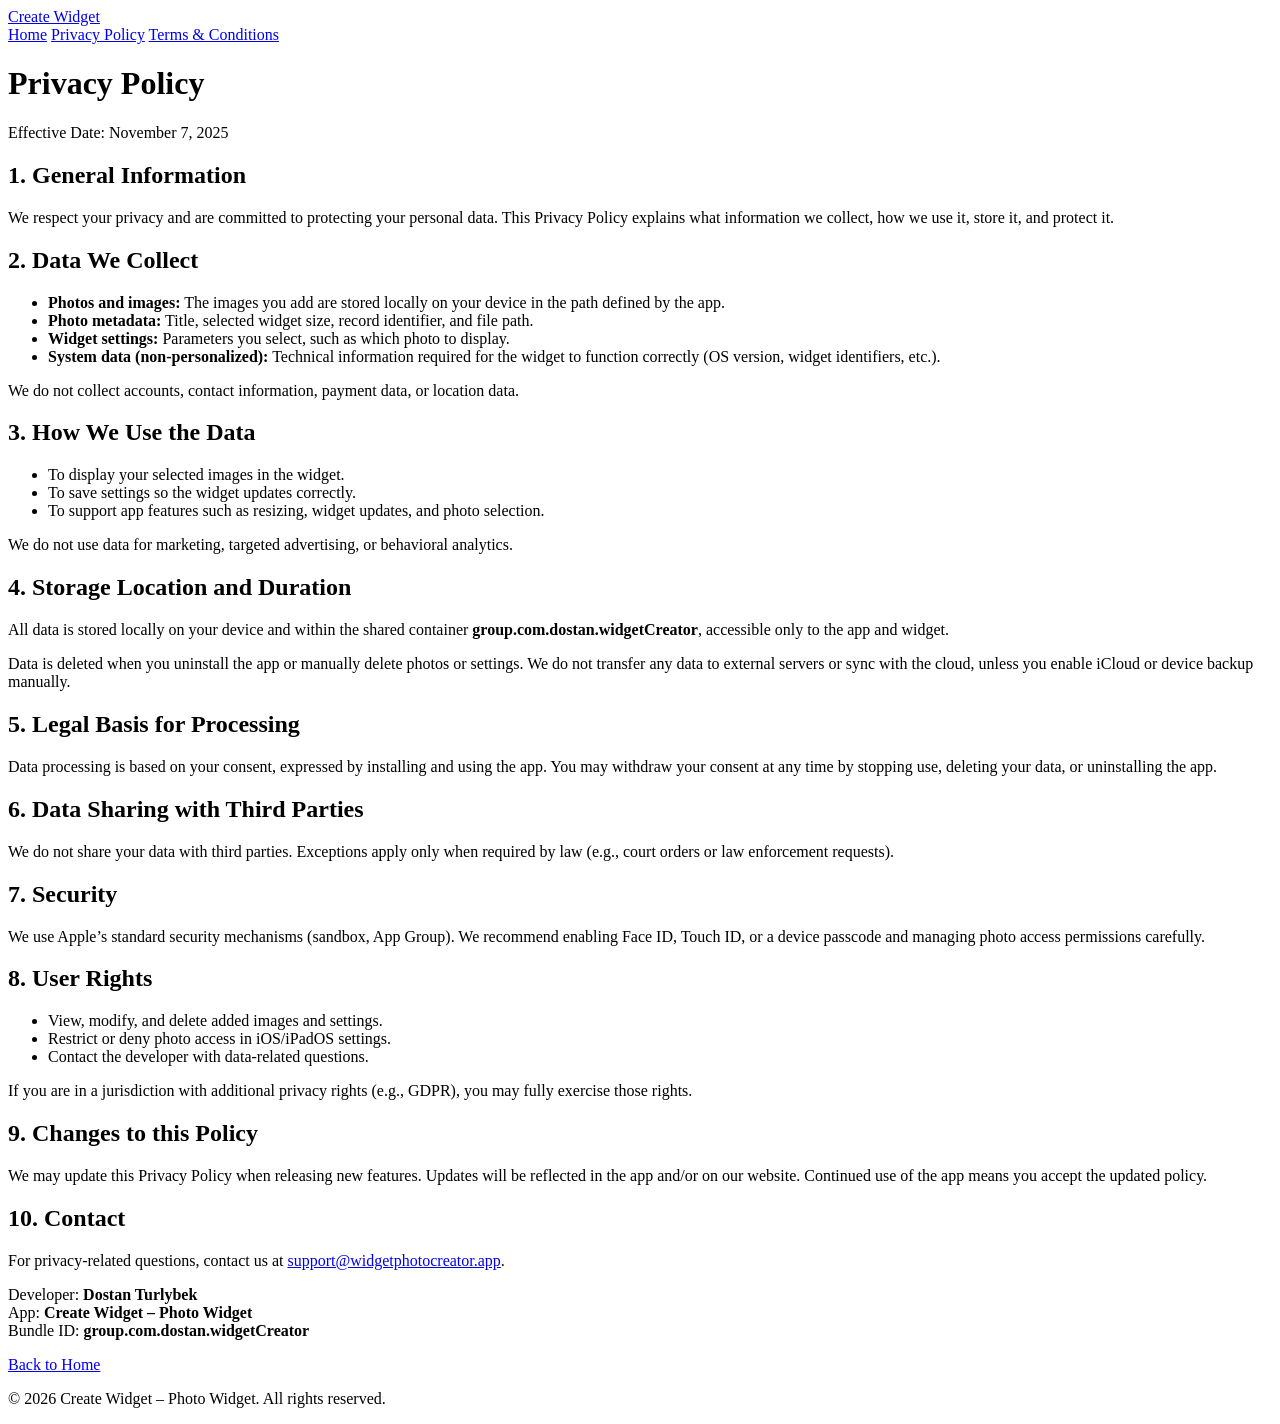
==== privacy.html @ 3302027a "Add Privacy Policy page" ====
<!DOCTYPE html>
<html lang="en">
<head>
  <meta charset="UTF-8">
  <meta name="viewport" content="width=device-width, initial-scale=1.0">
  <title>Privacy Policy — Create Widget: Photo Widget</title>
  <link rel="stylesheet" href="style.css">
  <meta name="description" content="Privacy Policy for the Create Widget: Photo Widget iOS app.">
</head>
<body>
  <header class="site-header">
    <nav class="nav">
      <a href="index.html" class="nav__logo" aria-label="Create Widget Home">Create Widget</a>
      <div class="nav__links">
        <a href="index.html" class="nav__link">Home</a>
        <a href="privacy.html" class="nav__link" aria-current="page">Privacy Policy</a>
        <a href="terms.html" class="nav__link">Terms &amp; Conditions</a>
      </div>
    </nav>
  </header>

  <main class="container legal">
    <h1>Privacy Policy</h1>
    <p class="muted">Effective Date: November 7, 2025</p>

    <section>
      <h2>1. General Information</h2>
      <p>We respect your privacy and are committed to protecting your personal data. This Privacy Policy explains what information we collect, how we use it, store it, and protect it.</p>
    </section>

    <section>
      <h2>2. Data We Collect</h2>
      <ul>
        <li><strong>Photos and images:</strong> The images you add are stored locally on your device in the path defined by the app.</li>
        <li><strong>Photo metadata:</strong> Title, selected widget size, record identifier, and file path.</li>
        <li><strong>Widget settings:</strong> Parameters you select, such as which photo to display.</li>
        <li><strong>System data (non-personalized):</strong> Technical information required for the widget to function correctly (OS version, widget identifiers, etc.).</li>
      </ul>
      <p>We do not collect accounts, contact information, payment data, or location data.</p>
    </section>

    <section>
      <h2>3. How We Use the Data</h2>
      <ul>
        <li>To display your selected images in the widget.</li>
        <li>To save settings so the widget updates correctly.</li>
        <li>To support app features such as resizing, widget updates, and photo selection.</li>
      </ul>
      <p>We do not use data for marketing, targeted advertising, or behavioral analytics.</p>
    </section>

    <section>
      <h2>4. Storage Location and Duration</h2>
      <p>All data is stored locally on your device and within the shared container <strong>group.com.dostan.widgetCreator</strong>, accessible only to the app and widget.</p>
      <p>Data is deleted when you uninstall the app or manually delete photos or settings. We do not transfer any data to external servers or sync with the cloud, unless you enable iCloud or device backup manually.</p>
    </section>

    <section>
      <h2>5. Legal Basis for Processing</h2>
      <p>Data processing is based on your consent, expressed by installing and using the app. You may withdraw your consent at any time by stopping use, deleting your data, or uninstalling the app.</p>
    </section>

    <section>
      <h2>6. Data Sharing with Third Parties</h2>
      <p>We do not share your data with third parties. Exceptions apply only when required by law (e.g., court orders or law enforcement requests).</p>
    </section>

    <section>
      <h2>7. Security</h2>
      <p>We use Apple’s standard security mechanisms (sandbox, App Group). We recommend enabling Face ID, Touch ID, or a device passcode and managing photo access permissions carefully.</p>
    </section>

    <section>
      <h2>8. User Rights</h2>
      <ul>
        <li>View, modify, and delete added images and settings.</li>
        <li>Restrict or deny photo access in iOS/iPadOS settings.</li>
        <li>Contact the developer with data-related questions.</li>
      </ul>
      <p>If you are in a jurisdiction with additional privacy rights (e.g., GDPR), you may fully exercise those rights.</p>
    </section>

    <section>
      <h2>9. Changes to this Policy</h2>
      <p>We may update this Privacy Policy when releasing new features. Updates will be reflected in the app and/or on our website. Continued use of the app means you accept the updated policy.</p>
    </section>

    <section>
      <h2>10. Contact</h2>
      <p>For privacy-related questions, contact us at <a href="mailto:support@widgetphotocreator.app">support@widgetphotocreator.app</a>.</p>
      <p>Developer: <strong>Dostan Turlybek</strong>  
      <br>App: <strong>Create Widget – Photo Widget</strong>  
      <br>Bundle ID: <strong>group.com.dostan.widgetCreator</strong></p>
    </section>

    <div class="back">
      <a class="button" href="index.html">Back to Home</a>
    </div>
  </main>

  <footer class="site-footer">
    <p>&copy; <span id="year"></span> Create Widget – Photo Widget. All rights reserved.</p>
  </footer>

  <script>
    document.getElementById('year').textContent = new Date().getFullYear();
  </script>
</body>
</html>
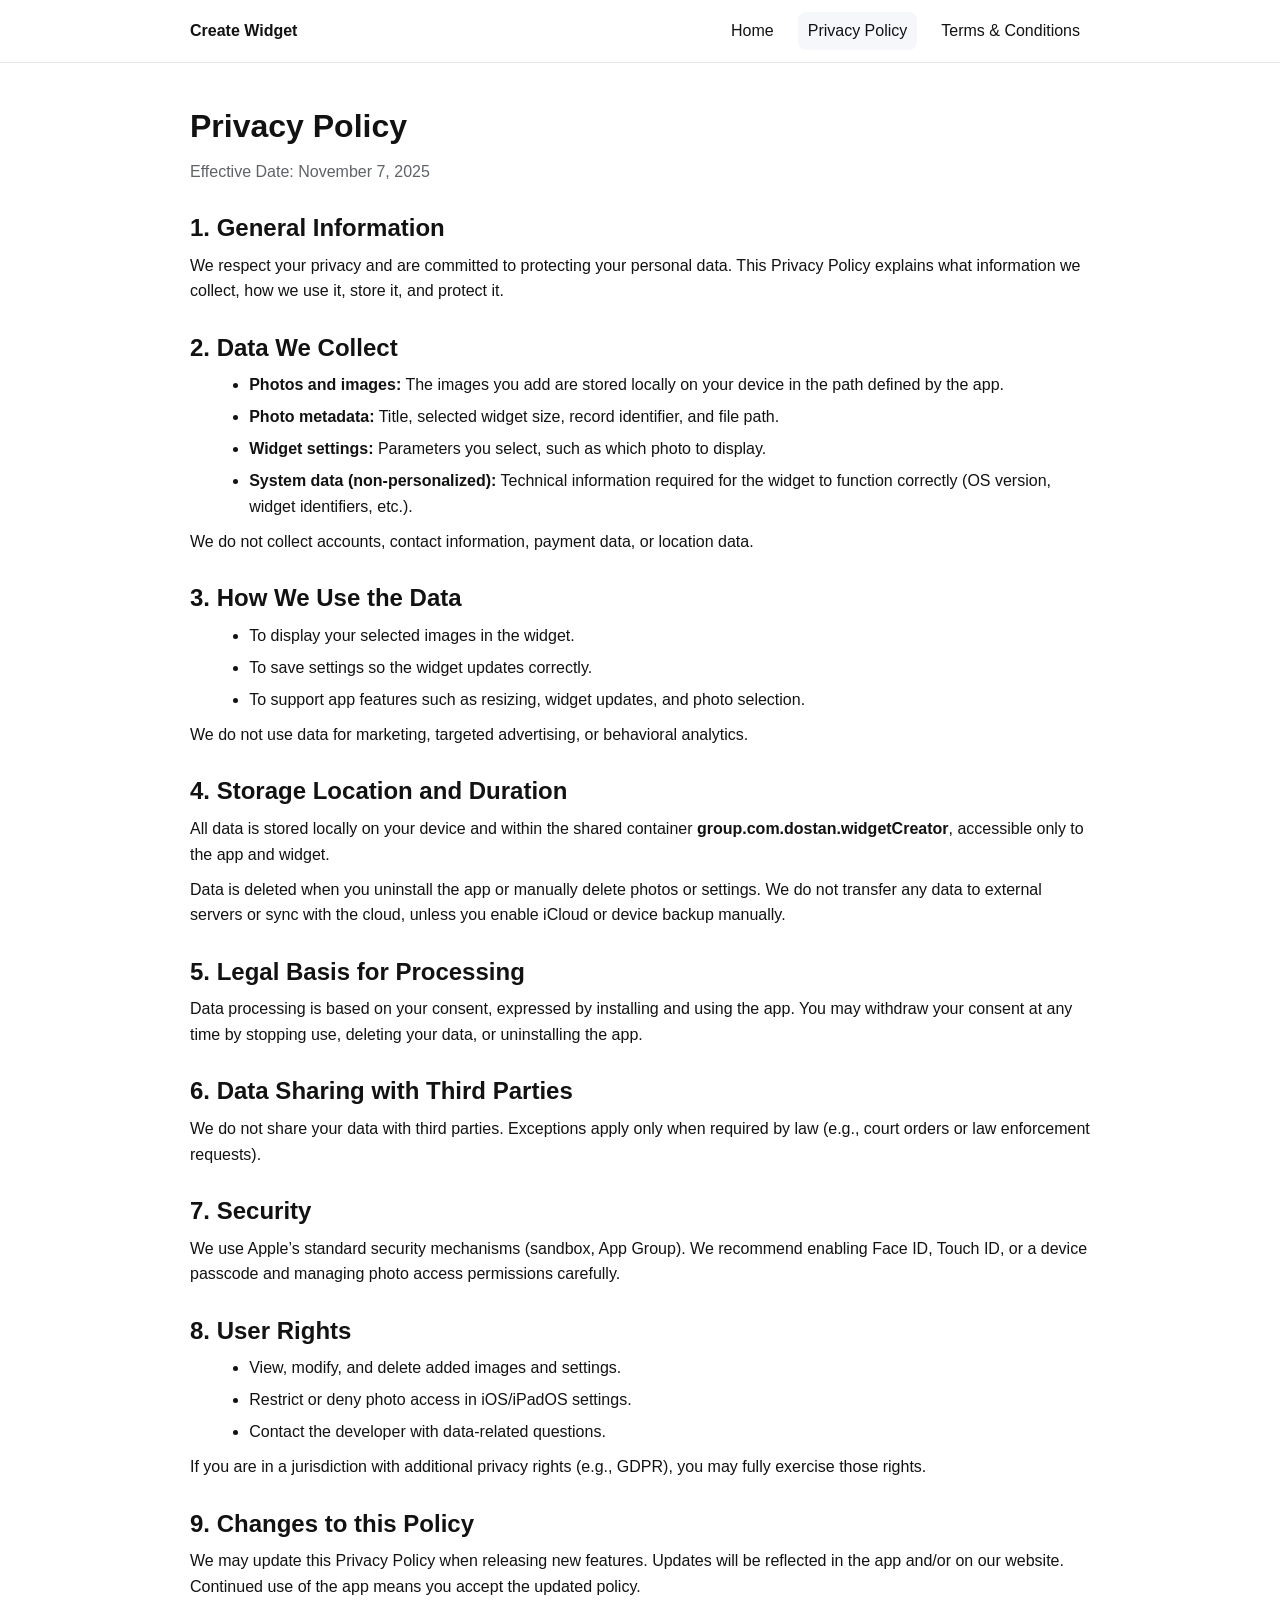
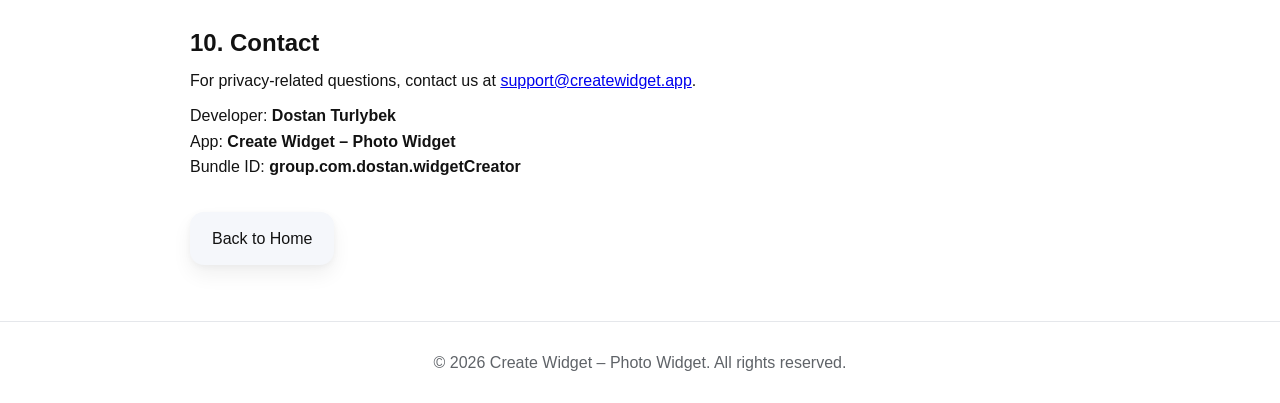
==== commit 615a3bb9: "Update privacy policy contact and title details" ====
--- a/privacy.html
+++ b/privacy.html
@@ -3,14 +3,14 @@
 <head>
   <meta charset="UTF-8">
   <meta name="viewport" content="width=device-width, initial-scale=1.0">
-  <title>Privacy Policy — Create Widget: Photo Widget</title>
+  <title>Privacy Policy — Create Widget – Photo Widget</title>
   <link rel="stylesheet" href="style.css">
-  <meta name="description" content="Privacy Policy for the Create Widget: Photo Widget iOS app.">
+  <meta name="description" content="Privacy Policy for the Create Widget – Photo Widget iOS app.">
 </head>
 <body>
   <header class="site-header">
     <nav class="nav">
-      <a href="index.html" class="nav__logo" aria-label="Create Widget Home">Create Widget</a>
+      <a href="index.html" class="nav__logo" aria-label="Create Widget – Photo Widget Home">Create Widget</a>
       <div class="nav__links">
         <a href="index.html" class="nav__link">Home</a>
         <a href="privacy.html" class="nav__link" aria-current="page">Privacy Policy</a>
@@ -87,7 +87,7 @@
 
     <section>
       <h2>10. Contact</h2>
-      <p>For privacy-related questions, contact us at <a href="mailto:support@widgetphotocreator.app">support@widgetphotocreator.app</a>.</p>
+      <p>For privacy-related questions, contact us at <a href="mailto:support@createwidget.app">support@createwidget.app</a>.</p>
       <p>Developer: <strong>Dostan Turlybek</strong>  
       <br>App: <strong>Create Widget – Photo Widget</strong>  
       <br>Bundle ID: <strong>group.com.dostan.widgetCreator</strong></p>
--- a/style.css
+++ b/style.css
@@ -0,0 +1,142 @@
+/* Base */
+:root {
+  --bg: #ffffff;
+  --text: #121212;
+  --muted: #5f6368;
+  --primary: #1a73e8;
+  --primary-contrast: #ffffff;
+  --secondary: #0b8043;
+  --surface: #f5f7fb;
+  --border: #e5e7eb;
+  --shadow: 0 10px 20px rgba(0,0,0,0.06), 0 2px 6px rgba(0,0,0,0.04);
+}
+
+html, body {
+  padding: 0;
+  margin: 0;
+  background: var(--bg);
+  color: var(--text);
+  font-family: -apple-system, BlinkMacSystemFont, "Segoe UI", Roboto, Helvetica, Arial, sans-serif;
+  line-height: 1.6;
+}
+
+.container {
+  max-width: 900px;
+  margin: 0 auto;
+  padding: 24px 20px 56px;
+}
+
+h1, h2, h3 {
+  line-height: 1.25;
+  margin: 0.6em 0 0.4em;
+}
+
+p { margin: 0.6em 0; }
+ul { margin: 0.6em 0 0.6em 1.2em; }
+
+.muted { color: var(--muted); }
+
+/* Nav */
+.site-header {
+  position: sticky;
+  top: 0;
+  background: rgba(255,255,255,0.9);
+  backdrop-filter: saturate(120%) blur(10px);
+  border-bottom: 1px solid var(--border);
+  z-index: 10;
+}
+
+.nav {
+  display: flex;
+  align-items: center;
+  justify-content: space-between;
+  max-width: 900px;
+  margin: 0 auto;
+  padding: 12px 20px;
+}
+
+.nav__logo {
+  font-weight: 700;
+  text-decoration: none;
+  color: var(--text);
+}
+
+.nav__links { display: flex; gap: 14px; }
+.nav__link {
+  color: var(--text);
+  text-decoration: none;
+  padding: 6px 10px;
+  border-radius: 8px;
+}
+.nav__link[aria-current="page"] {
+  background: var(--surface);
+}
+.nav__link:hover { color: var(--primary); }
+
+/* Hero */
+.hero {
+  text-align: center;
+  padding: 56px 0 28px;
+}
+.lead { font-size: 1.1rem; color: var(--muted); }
+
+.cta-buttons {
+  display: flex;
+  justify-content: center;
+  gap: 16px;
+  margin-top: 20px;
+  flex-wrap: wrap;
+}
+
+.button {
+  display: inline-block;
+  padding: 14px 22px;
+  border-radius: 14px;
+  text-decoration: none;
+  color: var(--text);
+  background: var(--surface);
+  box-shadow: var(--shadow);
+  transition: transform 0.15s ease, box-shadow 0.15s ease, background 0.15s ease, color 0.15s ease;
+}
+.button:hover {
+  transform: translateY(-2px);
+  box-shadow: 0 14px 28px rgba(0,0,0,0.08), 0 10px 10px rgba(0,0,0,0.04);
+}
+.button--primary { background: var(--primary); color: var(--primary-contrast); }
+.button--primary:hover { background: #166ad6; }
+.button--secondary { background: var(--secondary); color: var(--primary-contrast); }
+.button--secondary:hover { background: #0a6f39; }
+
+/* Legal */
+.legal h2 { margin-top: 1.2em; }
+.legal ul li { margin: 0.4em 0; }
+.back { margin-top: 32px; }
+
+/* Footer */
+.site-footer {
+  border-top: 1px solid var(--border);
+  padding: 18px 20px;
+  text-align: center;
+  color: var(--muted);
+}
+
+/* Responsive */
+@media (max-width: 640px) {
+  html, body { font-size: 16px; }
+  .nav { padding: 12px 14px; }
+  .nav__links { gap: 8px; }
+  .nav__link { padding: 8px 10px; }
+  .container { padding: 20px 16px 56px; }
+  .hero { padding: 40px 0 20px; }
+  .lead { font-size: 1rem; }
+  .cta-buttons { gap: 12px; }
+  .button { width: 100%; text-align: center; padding: 16px 20px; border-radius: 16px; }
+  .legal ul { margin-left: 1em; }
+}
+
+/* Very small phones */
+@media (max-width: 360px) {
+  .nav__links { flex-wrap: wrap; }
+  .nav__link { flex: 1 1 auto; text-align: center; }
+  .cta-buttons { gap: 10px; }
+}
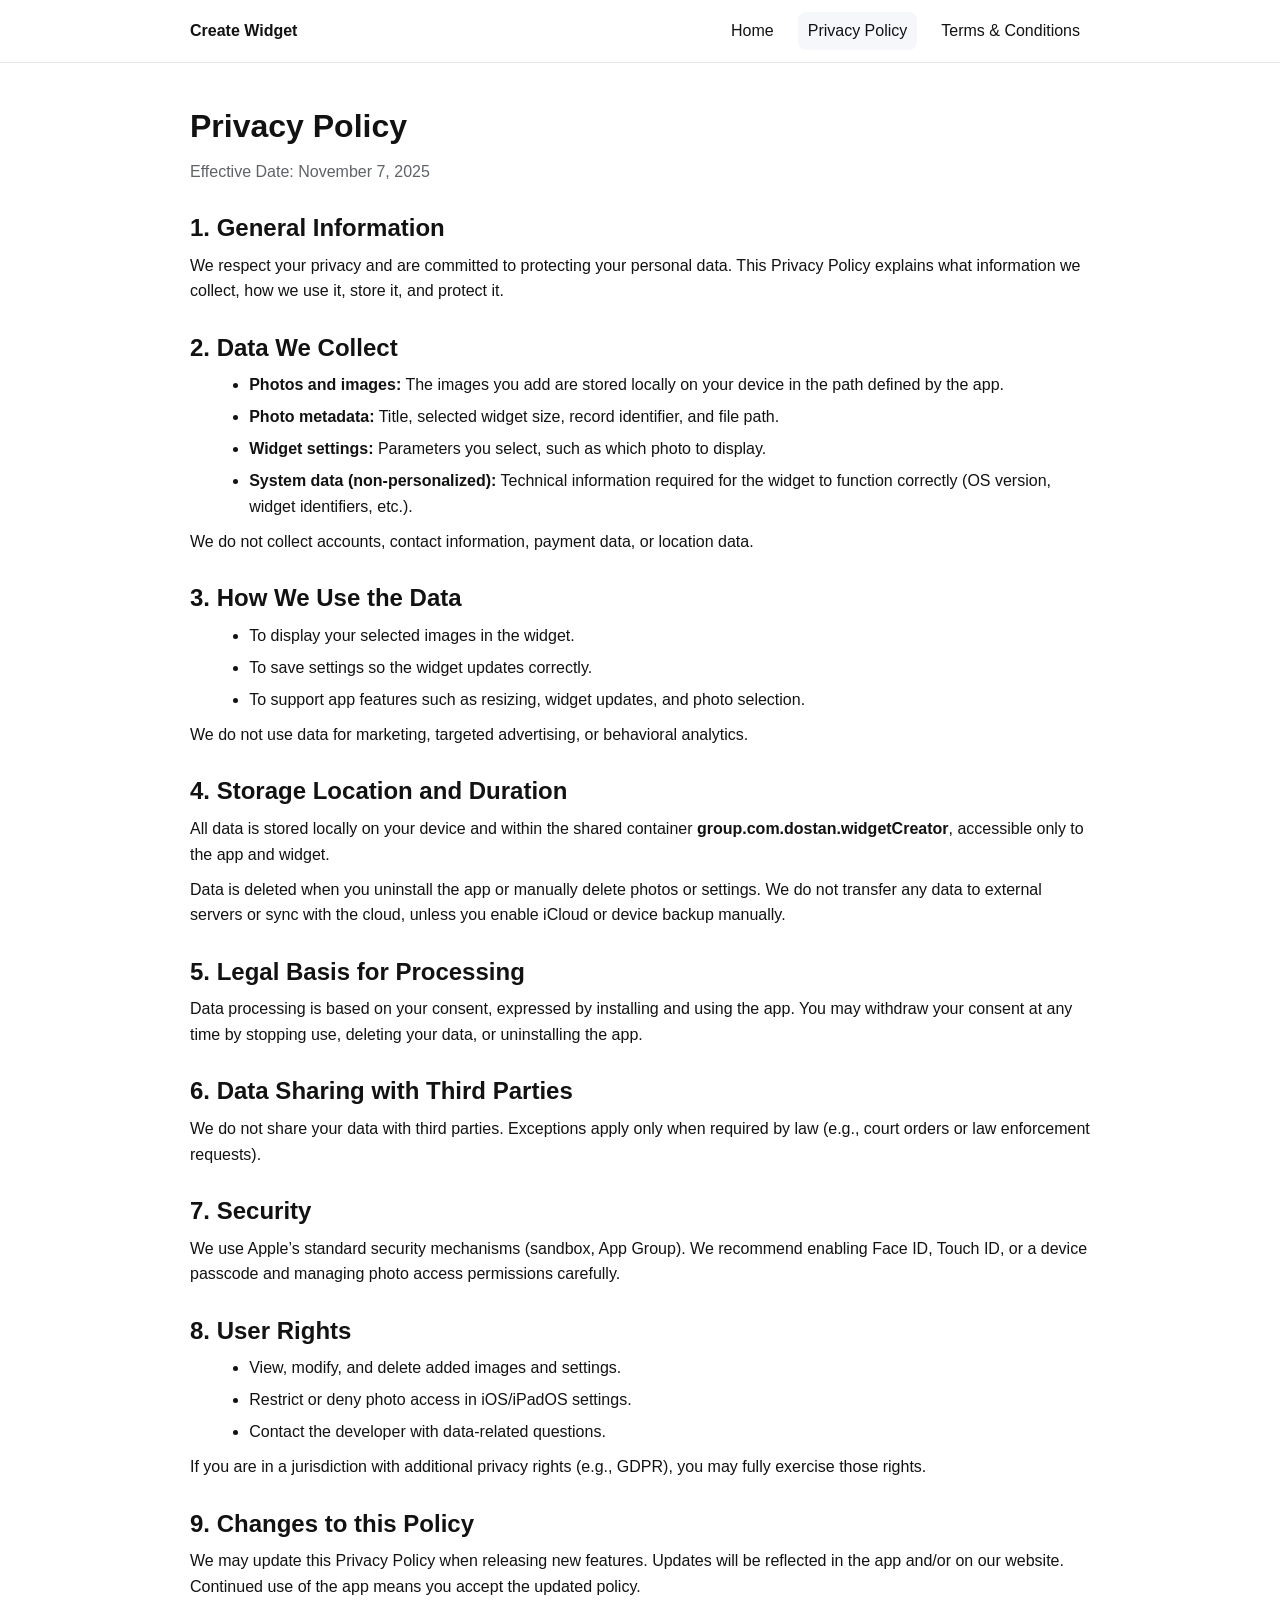
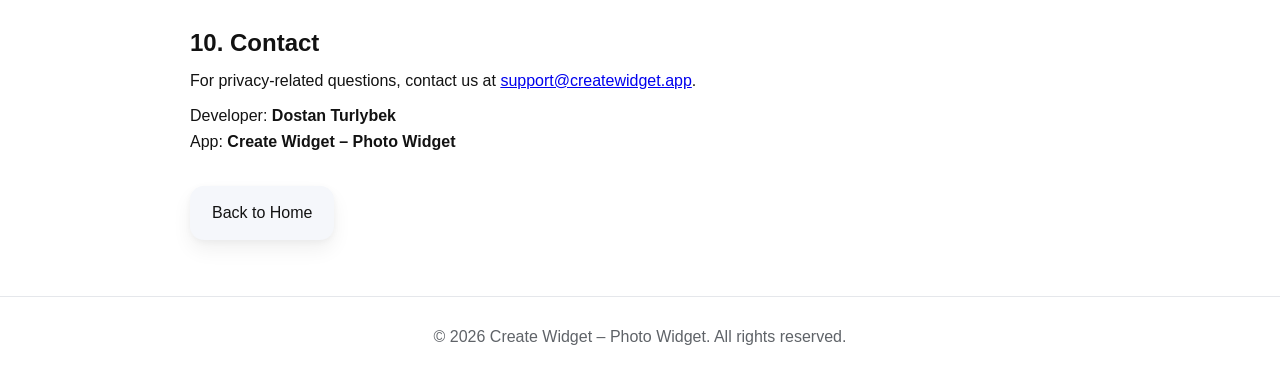
==== commit e53b4b69: "Remove Bundle ID from privacy.html Removed the Bundle ID from the contact section." ====
--- a/privacy.html
+++ b/privacy.html
@@ -90,7 +90,6 @@
       <p>For privacy-related questions, contact us at <a href="mailto:support@createwidget.app">support@createwidget.app</a>.</p>
       <p>Developer: <strong>Dostan Turlybek</strong>  
       <br>App: <strong>Create Widget – Photo Widget</strong>  
-      <br>Bundle ID: <strong>group.com.dostan.widgetCreator</strong></p>
     </section>
 
     <div class="back">
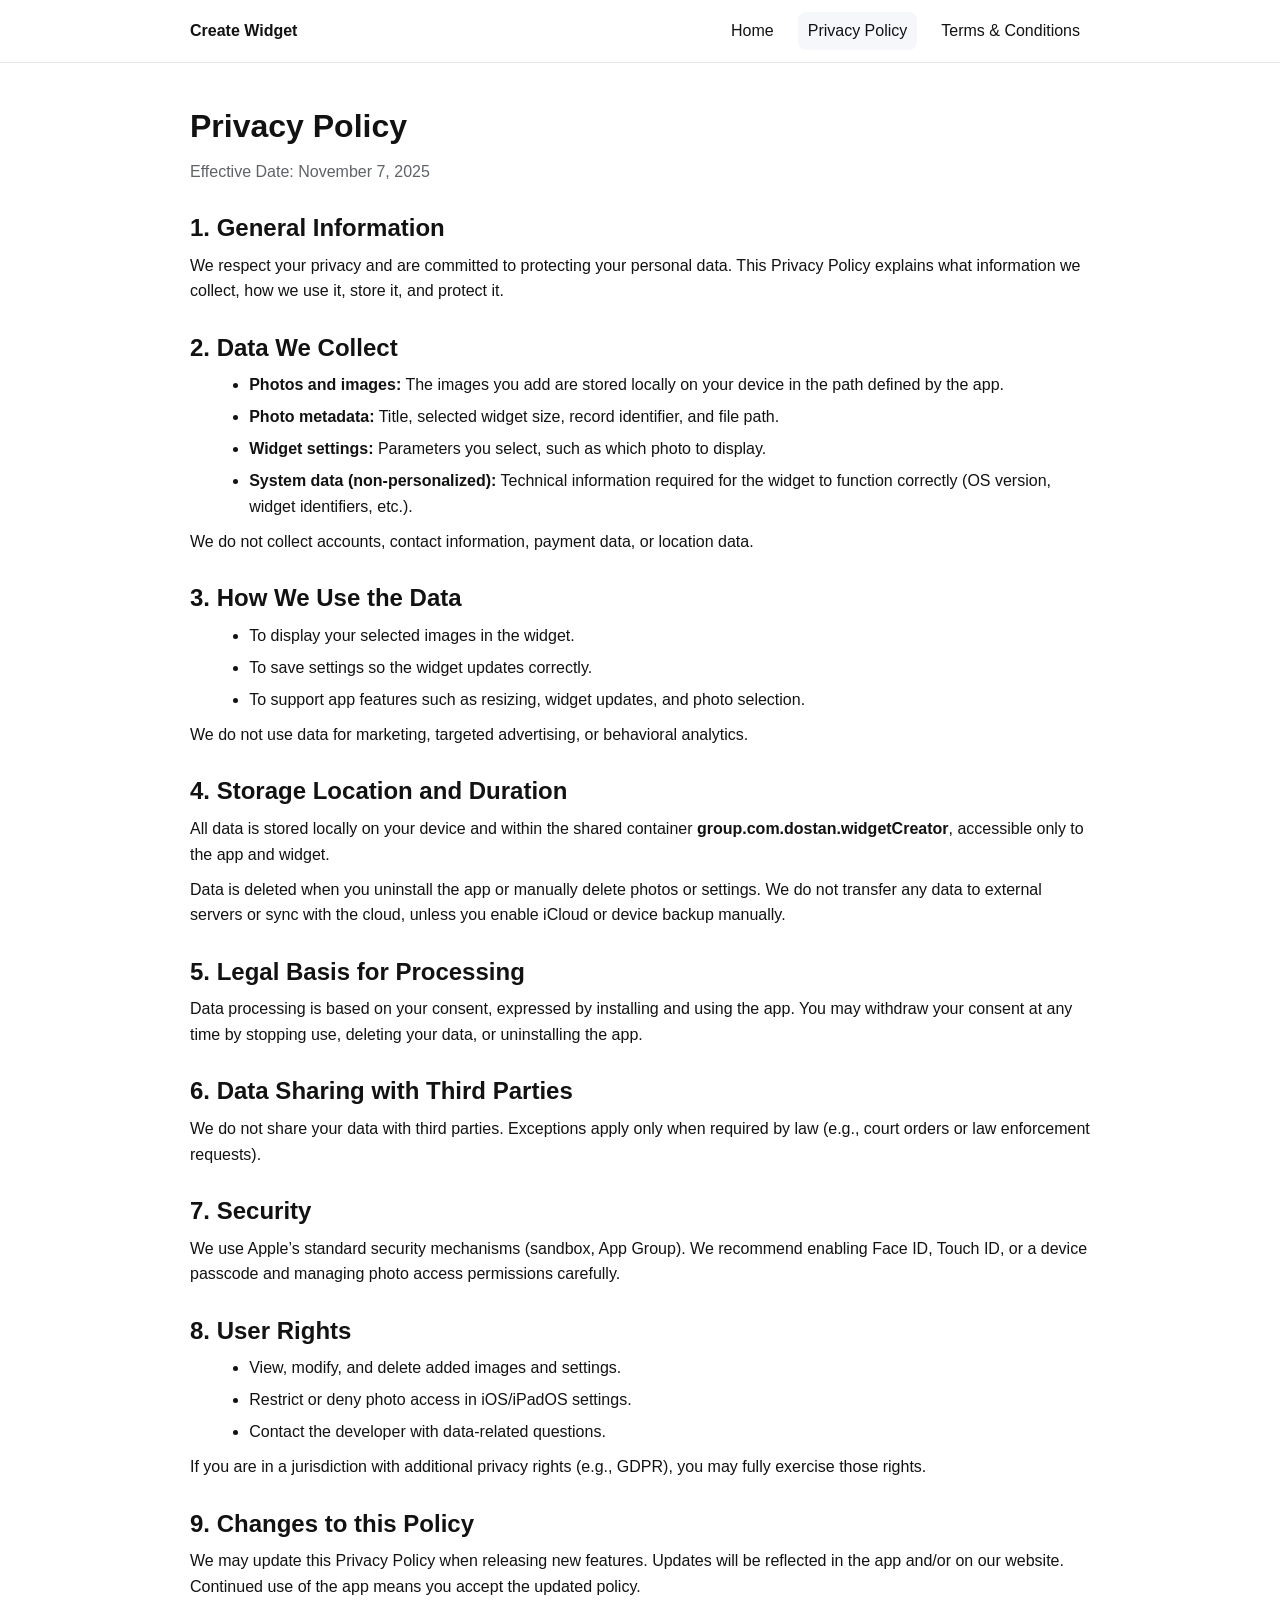
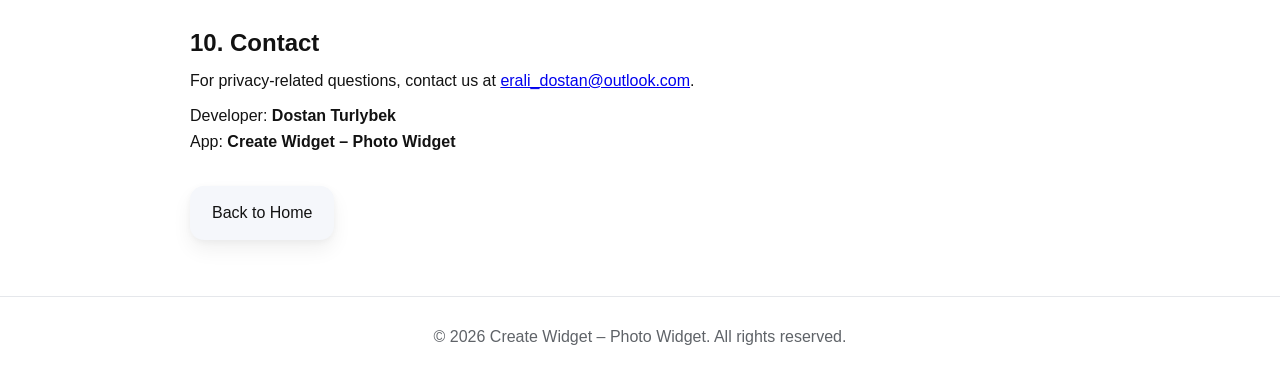
==== commit fb398715: "Update contact email in privacy.html" ====
--- a/privacy.html
+++ b/privacy.html
@@ -87,7 +87,7 @@
 
     <section>
       <h2>10. Contact</h2>
-      <p>For privacy-related questions, contact us at <a href="mailto:support@createwidget.app">support@createwidget.app</a>.</p>
+      <p>For privacy-related questions, contact us at <a href="mailto:erali_dostan@outlook.com">erali_dostan@outlook.com</a>.</p>
       <p>Developer: <strong>Dostan Turlybek</strong>  
       <br>App: <strong>Create Widget – Photo Widget</strong>  
     </section>
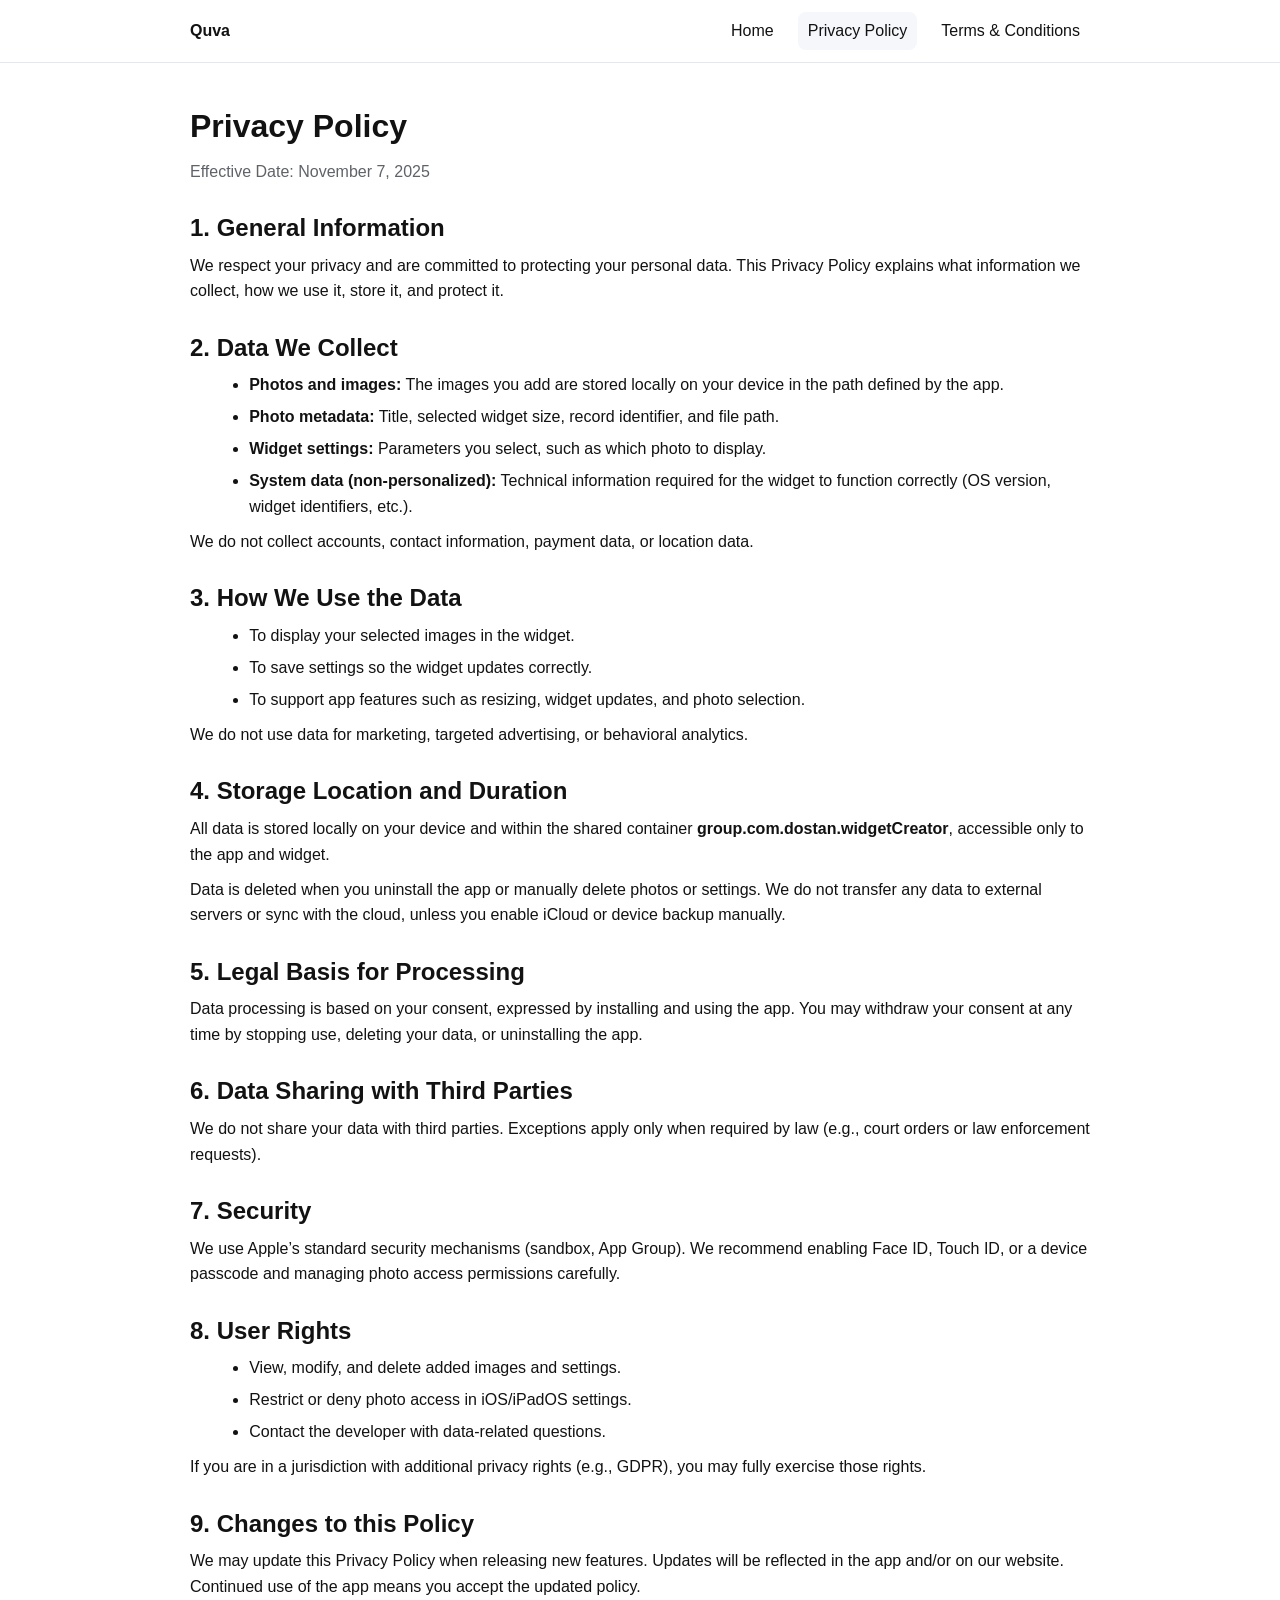
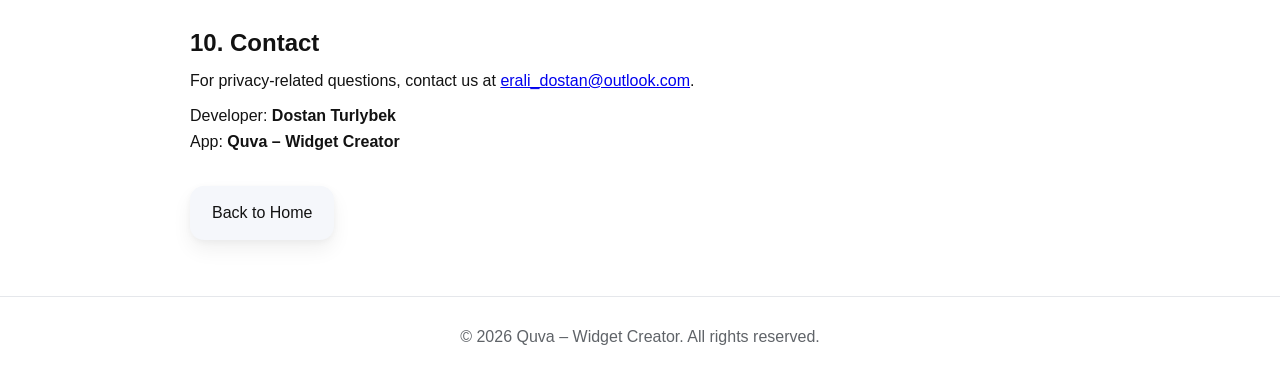
==== commit dce379dd: "Update privacy policy references to Quva" ====
--- a/privacy.html
+++ b/privacy.html
@@ -3,14 +3,14 @@
 <head>
   <meta charset="UTF-8">
   <meta name="viewport" content="width=device-width, initial-scale=1.0">
-  <title>Privacy Policy — Create Widget – Photo Widget</title>
+  <title>Privacy Policy — Quva – Widget Creator</title>
   <link rel="stylesheet" href="style.css">
-  <meta name="description" content="Privacy Policy for the Create Widget – Photo Widget iOS app.">
+  <meta name="description" content="Privacy Policy for the Quva – Widget Creator iOS app.">
 </head>
 <body>
   <header class="site-header">
     <nav class="nav">
-      <a href="index.html" class="nav__logo" aria-label="Create Widget – Photo Widget Home">Create Widget</a>
+      <a href="index.html" class="nav__logo" aria-label="Quva – Widget Creator Home">Quva</a>
       <div class="nav__links">
         <a href="index.html" class="nav__link">Home</a>
         <a href="privacy.html" class="nav__link" aria-current="page">Privacy Policy</a>
@@ -88,8 +88,8 @@
     <section>
       <h2>10. Contact</h2>
       <p>For privacy-related questions, contact us at <a href="mailto:erali_dostan@outlook.com">erali_dostan@outlook.com</a>.</p>
-      <p>Developer: <strong>Dostan Turlybek</strong>  
-      <br>App: <strong>Create Widget – Photo Widget</strong>  
+      <p>Developer: <strong>Dostan Turlybek</strong><br>
+      App: <strong>Quva – Widget Creator</strong></p>
     </section>
 
     <div class="back">
@@ -98,7 +98,7 @@
   </main>
 
   <footer class="site-footer">
-    <p>&copy; <span id="year"></span> Create Widget – Photo Widget. All rights reserved.</p>
+    <p>&copy; <span id="year"></span> Quva – Widget Creator. All rights reserved.</p>
   </footer>
 
   <script>
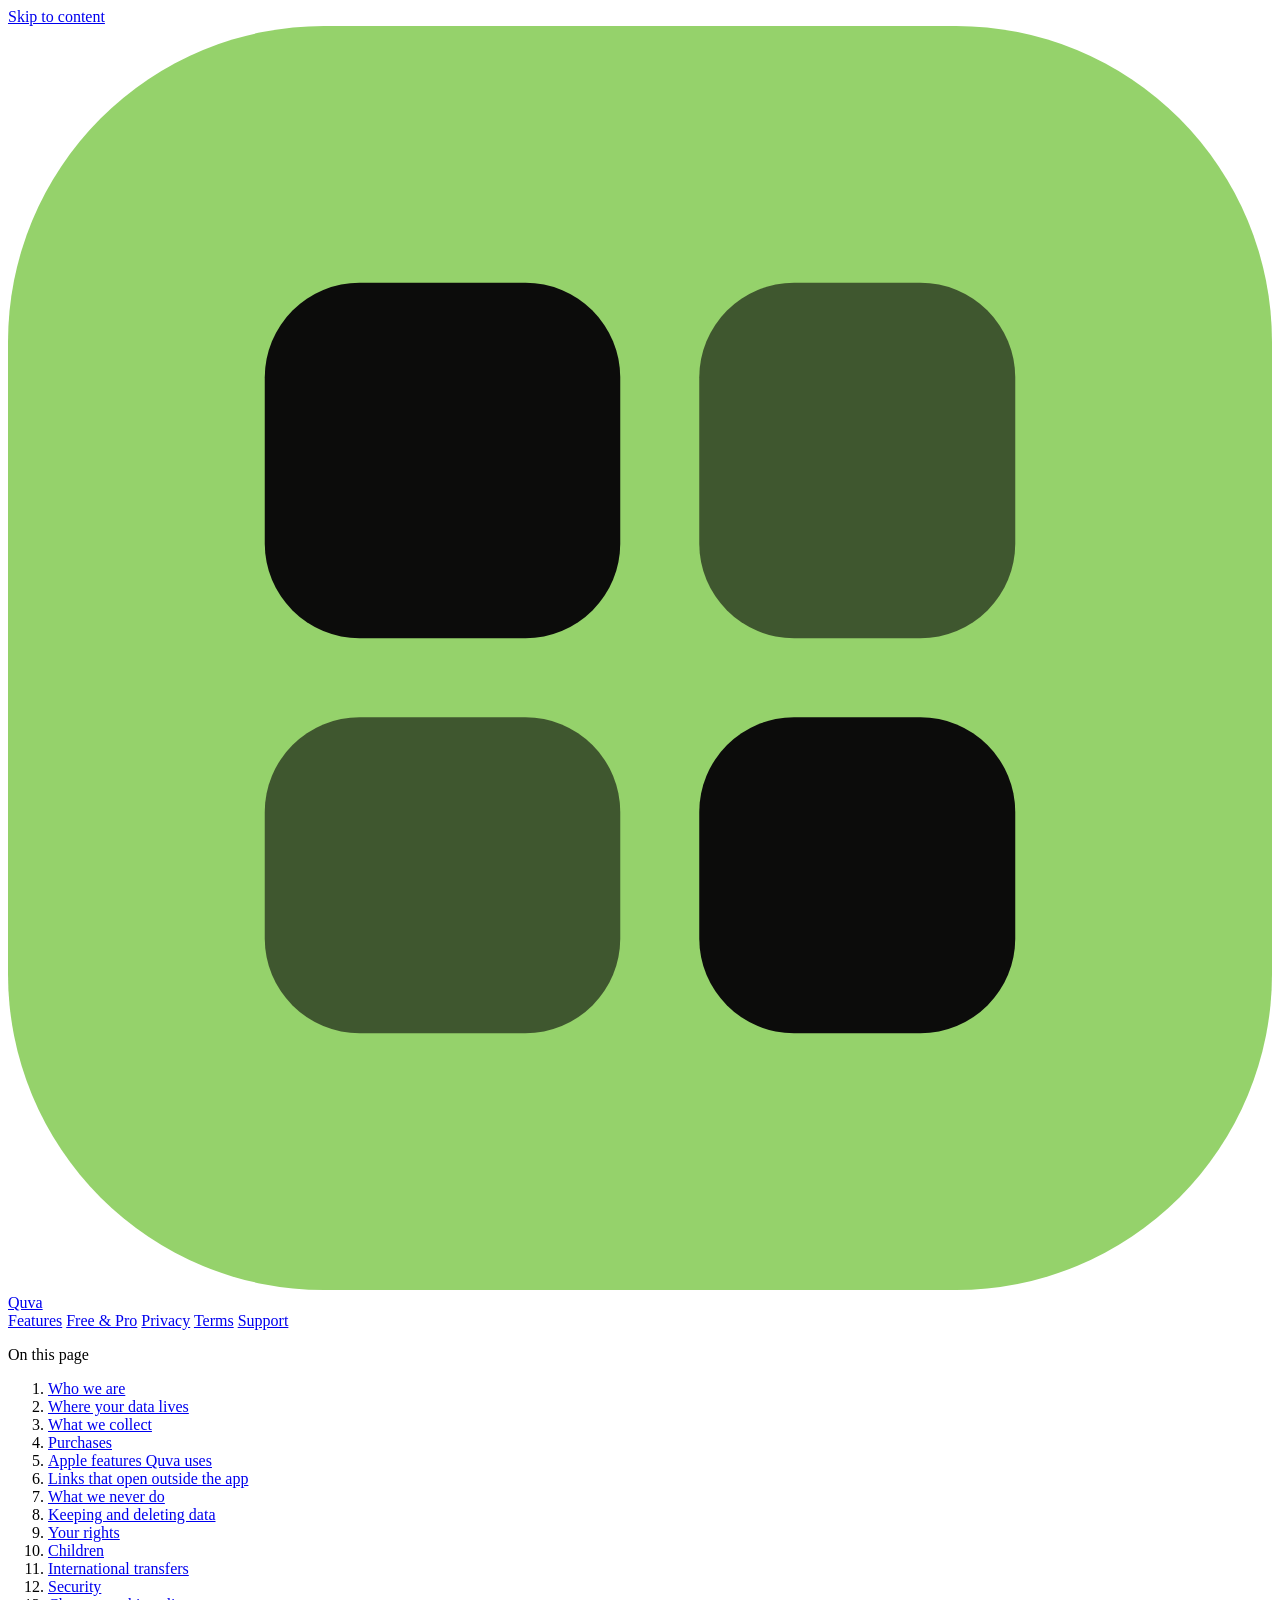
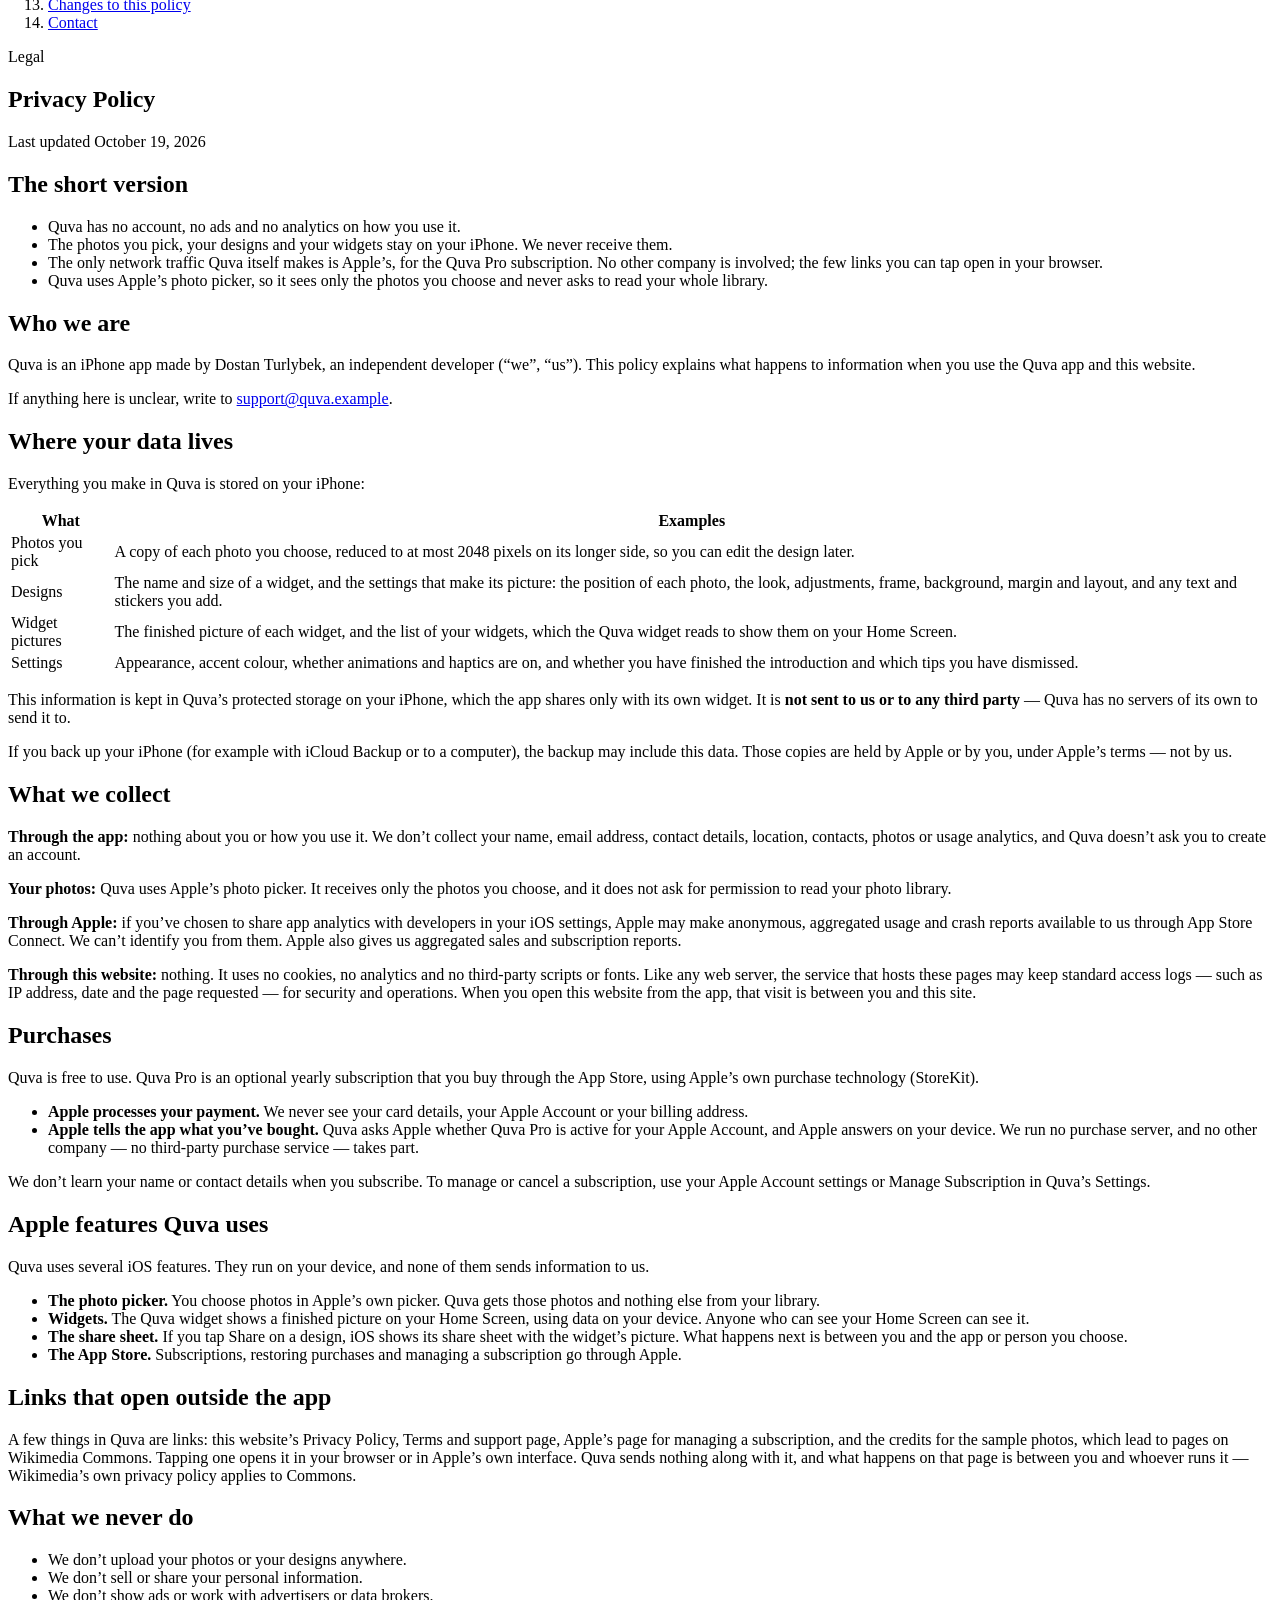
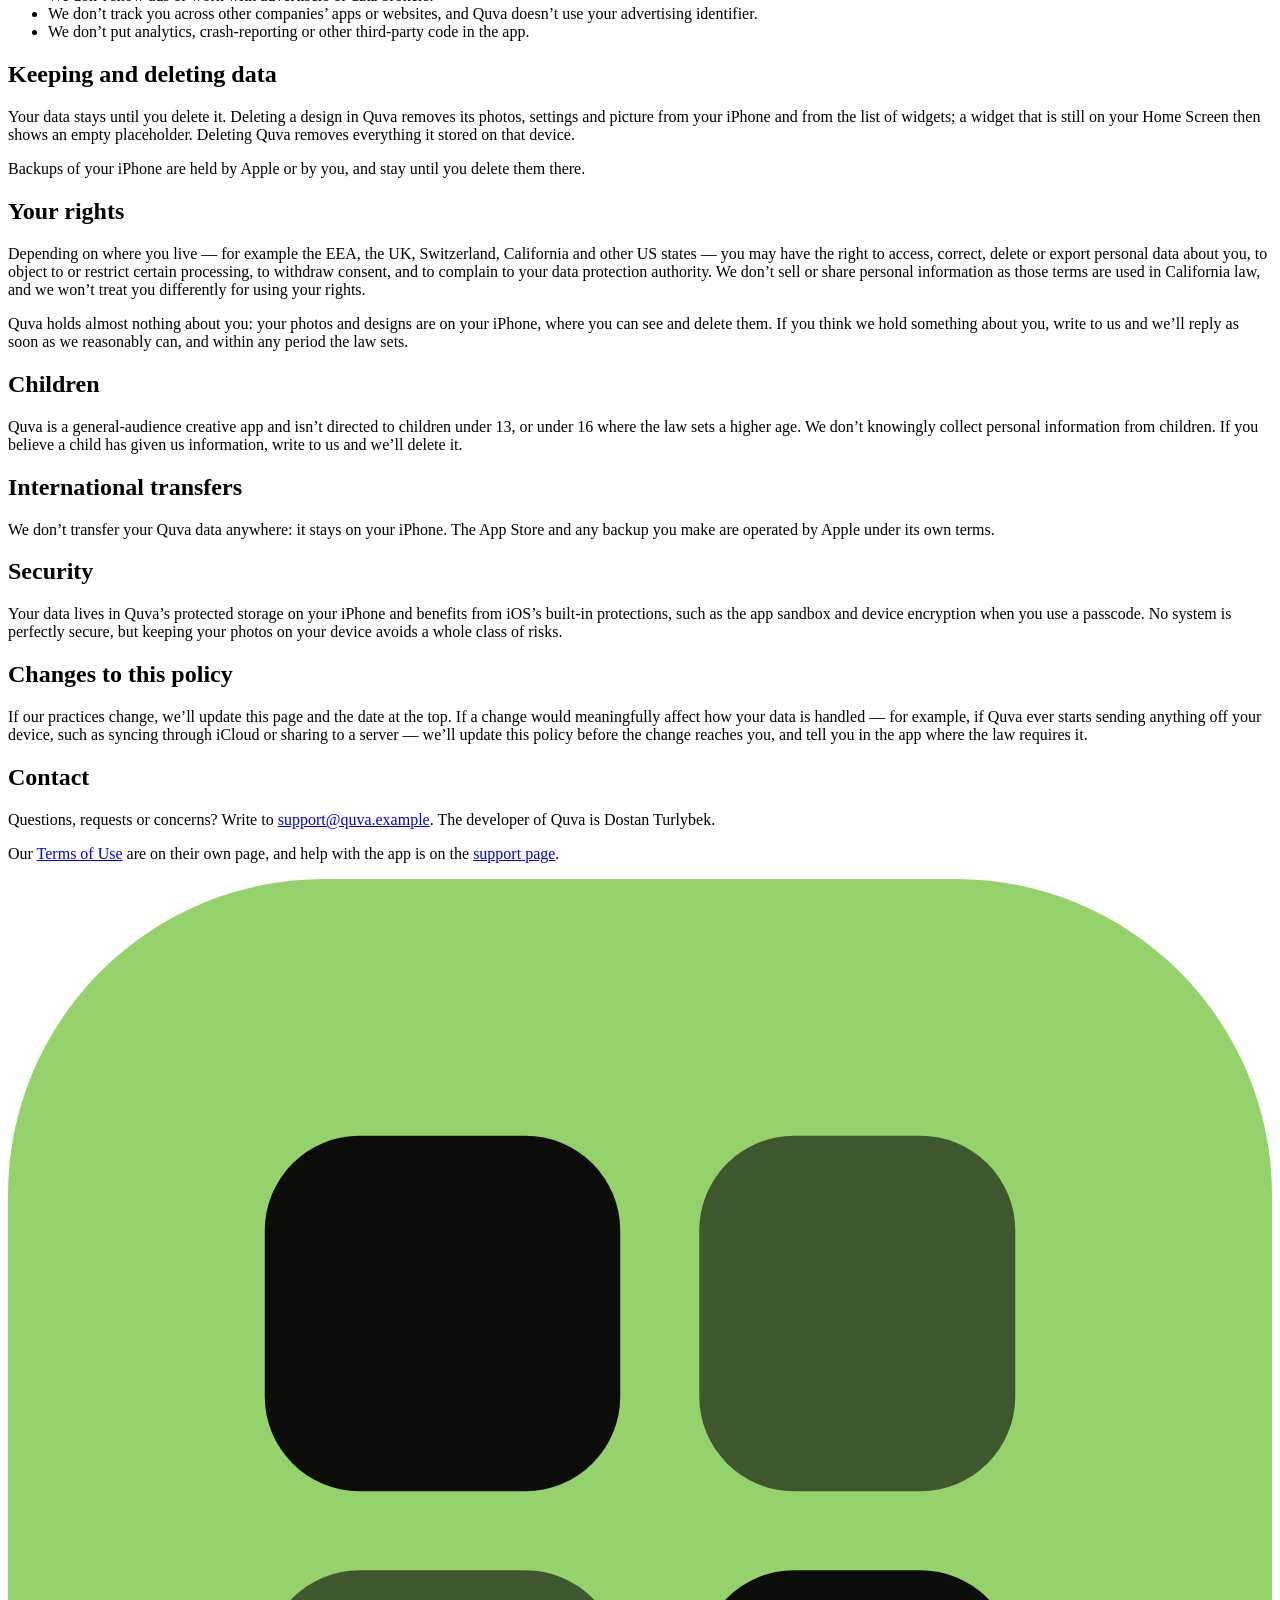
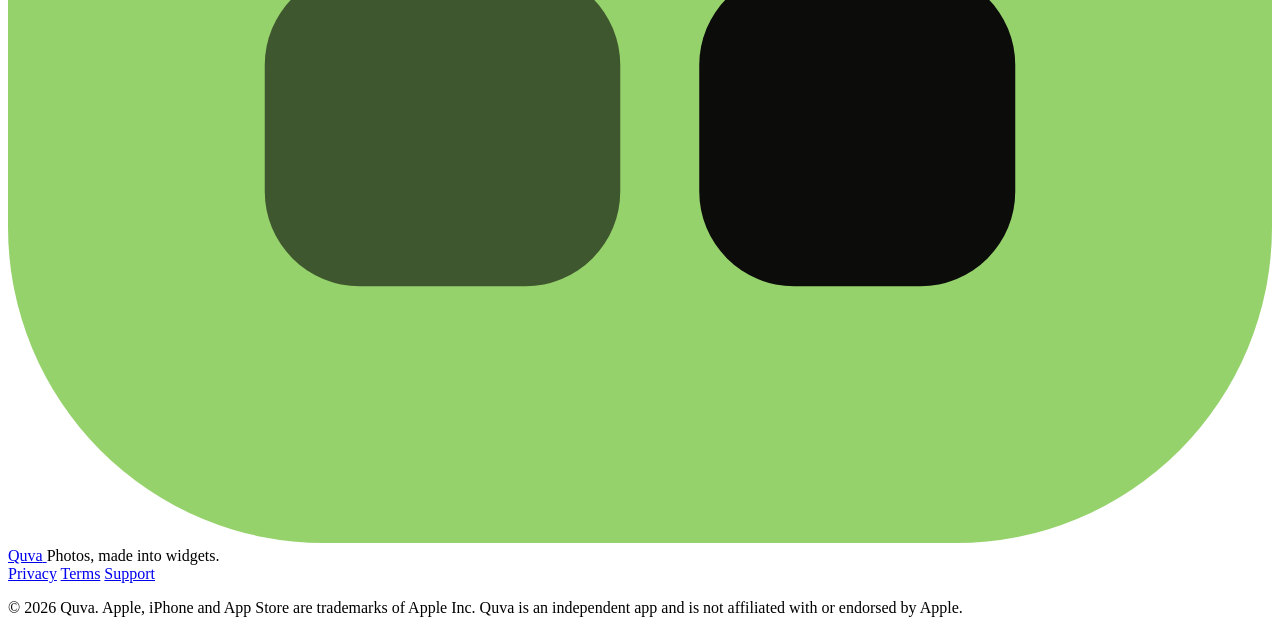
==== commit 6c321d4d: "Update privacy.html" ====
--- a/privacy.html
+++ b/privacy.html
@@ -1,108 +1,229 @@
-<!DOCTYPE html>
+<!doctype html>
 <html lang="en">
 <head>
-  <meta charset="UTF-8">
-  <meta name="viewport" content="width=device-width, initial-scale=1.0">
-  <title>Privacy Policy — Quva – Widget Creator</title>
-  <link rel="stylesheet" href="style.css">
-  <meta name="description" content="Privacy Policy for the Quva – Widget Creator iOS app.">
+<meta charset="utf-8">
+<meta name="viewport" content="width=device-width, initial-scale=1, viewport-fit=cover">
+<meta name="color-scheme" content="light dark">
+<meta name="format-detection" content="telephone=no">
+<title>Privacy Policy — Quva</title>
+<meta name="description" content="Quva has no account, no ads and no analytics. Your photos stay on your iPhone and are never uploaded. Here is exactly what the app and this website do with information.">
+<meta name="theme-color" content="#f6f6f3" media="(prefers-color-scheme: light)">
+<meta name="theme-color" content="#0a0a0a" media="(prefers-color-scheme: dark)">
+<meta property="og:type" content="website">
+<meta property="og:title" content="Privacy Policy — Quva">
+<meta property="og:description" content="Quva has no account, no ads and no analytics. Your photos stay on your iPhone and are never uploaded.">
+<meta name="twitter:card" content="summary">
+<link rel="icon" href="assets/img/favicon.svg" type="image/svg+xml">
+<link rel="apple-touch-icon" href="assets/img/apple-touch-icon.png">
+<link rel="stylesheet" href="assets/css/styles.css">
+<script>document.documentElement.classList.add('js');</script>
+<script src="assets/js/main.js" defer></script>
 </head>
 <body>
-  <header class="site-header">
-    <nav class="nav">
-      <a href="index.html" class="nav__logo" aria-label="Quva – Widget Creator Home">Quva</a>
-      <div class="nav__links">
-        <a href="index.html" class="nav__link">Home</a>
-        <a href="privacy.html" class="nav__link" aria-current="page">Privacy Policy</a>
-        <a href="terms.html" class="nav__link">Terms &amp; Conditions</a>
-      </div>
-    </nav>
-  </header>
-
-  <main class="container legal">
-    <h1>Privacy Policy</h1>
-    <p class="muted">Effective Date: November 7, 2025</p>
-
-    <section>
-      <h2>1. General Information</h2>
-      <p>We respect your privacy and are committed to protecting your personal data. This Privacy Policy explains what information we collect, how we use it, store it, and protect it.</p>
-    </section>
-
-    <section>
-      <h2>2. Data We Collect</h2>
-      <ul>
-        <li><strong>Photos and images:</strong> The images you add are stored locally on your device in the path defined by the app.</li>
-        <li><strong>Photo metadata:</strong> Title, selected widget size, record identifier, and file path.</li>
-        <li><strong>Widget settings:</strong> Parameters you select, such as which photo to display.</li>
-        <li><strong>System data (non-personalized):</strong> Technical information required for the widget to function correctly (OS version, widget identifiers, etc.).</li>
-      </ul>
-      <p>We do not collect accounts, contact information, payment data, or location data.</p>
-    </section>
-
-    <section>
-      <h2>3. How We Use the Data</h2>
-      <ul>
-        <li>To display your selected images in the widget.</li>
-        <li>To save settings so the widget updates correctly.</li>
-        <li>To support app features such as resizing, widget updates, and photo selection.</li>
-      </ul>
-      <p>We do not use data for marketing, targeted advertising, or behavioral analytics.</p>
-    </section>
-
-    <section>
-      <h2>4. Storage Location and Duration</h2>
-      <p>All data is stored locally on your device and within the shared container <strong>group.com.dostan.widgetCreator</strong>, accessible only to the app and widget.</p>
-      <p>Data is deleted when you uninstall the app or manually delete photos or settings. We do not transfer any data to external servers or sync with the cloud, unless you enable iCloud or device backup manually.</p>
-    </section>
-
-    <section>
-      <h2>5. Legal Basis for Processing</h2>
-      <p>Data processing is based on your consent, expressed by installing and using the app. You may withdraw your consent at any time by stopping use, deleting your data, or uninstalling the app.</p>
-    </section>
-
-    <section>
-      <h2>6. Data Sharing with Third Parties</h2>
-      <p>We do not share your data with third parties. Exceptions apply only when required by law (e.g., court orders or law enforcement requests).</p>
-    </section>
-
-    <section>
-      <h2>7. Security</h2>
-      <p>We use Apple’s standard security mechanisms (sandbox, App Group). We recommend enabling Face ID, Touch ID, or a device passcode and managing photo access permissions carefully.</p>
-    </section>
-
-    <section>
-      <h2>8. User Rights</h2>
-      <ul>
-        <li>View, modify, and delete added images and settings.</li>
-        <li>Restrict or deny photo access in iOS/iPadOS settings.</li>
-        <li>Contact the developer with data-related questions.</li>
-      </ul>
-      <p>If you are in a jurisdiction with additional privacy rights (e.g., GDPR), you may fully exercise those rights.</p>
-    </section>
-
-    <section>
-      <h2>9. Changes to this Policy</h2>
-      <p>We may update this Privacy Policy when releasing new features. Updates will be reflected in the app and/or on our website. Continued use of the app means you accept the updated policy.</p>
-    </section>
-
-    <section>
-      <h2>10. Contact</h2>
-      <p>For privacy-related questions, contact us at <a href="mailto:erali_dostan@outlook.com">erali_dostan@outlook.com</a>.</p>
-      <p>Developer: <strong>Dostan Turlybek</strong><br>
-      App: <strong>Quva – Widget Creator</strong></p>
-    </section>
-
-    <div class="back">
-      <a class="button" href="index.html">Back to Home</a>
-    </div>
-  </main>
-
-  <footer class="site-footer">
-    <p>&copy; <span id="year"></span> Quva – Widget Creator. All rights reserved.</p>
-  </footer>
-
-  <script>
-    document.getElementById('year').textContent = new Date().getFullYear();
-  </script>
+<a class="skip" href="#main">Skip to content</a>
+
+<header class="site-header" data-header>
+<div class="container nav">
+<a class="brand" href="./" aria-label="Quva — home">
+<svg class="brand__mark" viewBox="0 0 32 32" aria-hidden="true">
+<rect width="32" height="32" rx="8" fill="#95d26b"/>
+<rect x="6.5" y="6.5" width="9" height="9" rx="2.4" fill="#0c0c0b"/>
+<rect x="17.5" y="6.5" width="8" height="9" rx="2.4" fill="#0c0c0b" opacity=".62"/>
+<rect x="6.5" y="17.5" width="9" height="8" rx="2.4" fill="#0c0c0b" opacity=".62"/>
+<rect x="17.5" y="17.5" width="8" height="8" rx="2.4" fill="#0c0c0b"/>
+</svg>
+<span>Quva</span>
+</a>
+<nav class="nav__links" aria-label="Primary">
+<a class="hide-xs" href="index.html#make">Features</a>
+<a class="hide-xs" href="index.html#plans">Free &amp; Pro</a>
+<a href="privacy.html" aria-current="page">Privacy</a>
+<a href="terms.html">Terms</a>
+<a href="support.html">Support</a>
+</nav>
+</div>
+</header>
+
+<main id="main" class="legal">
+<div class="container legal__grid">
+
+<nav class="legal__toc" aria-label="On this page" data-toc>
+<p>On this page</p>
+<ol>
+<li><a href="#who">Who we are</a></li>
+<li><a href="#device">Where your data lives</a></li>
+<li><a href="#collect">What we collect</a></li>
+<li><a href="#purchases">Purchases</a></li>
+<li><a href="#apple">Apple features Quva uses</a></li>
+<li><a href="#links">Links that open outside the app</a></li>
+<li><a href="#never">What we never do</a></li>
+<li><a href="#retention">Keeping and deleting data</a></li>
+<li><a href="#rights">Your rights</a></li>
+<li><a href="#children">Children</a></li>
+<li><a href="#transfers">International transfers</a></li>
+<li><a href="#security">Security</a></li>
+<li><a href="#changes">Changes to this policy</a></li>
+<li><a href="#contact">Contact</a></li>
+</ol>
+</nav>
+
+<article>
+<header class="legal__head">
+<p class="eyebrow">Legal</p>
+<h1>Privacy Policy</h1>
+<p class="legal__meta">Last updated October 19, 2026</p>
+
+<div class="callout">
+<h2>The short version</h2>
+<ul>
+<li>Quva has no account, no ads and no analytics on how you use it.</li>
+<li>The photos you pick, your designs and your widgets stay on your iPhone. We never receive them.</li>
+<li>The only network traffic Quva itself makes is Apple’s, for the Quva Pro subscription. No other company is involved; the few links you can tap open in your browser.</li>
+<li>Quva uses Apple’s photo picker, so it sees only the photos you choose and never asks to read your whole library.</li>
+</ul>
+</div>
+</header>
+
+<div class="prose">
+
+<section id="who">
+<h2>Who we are</h2>
+<p>Quva is an iPhone app made by Dostan Turlybek, an independent developer (“we”, “us”). This policy explains what happens to information when you use the Quva app and this website.</p>
+<p>If anything here is unclear, write to <a href="mailto:support@quva.example"><span class="placeholder">support@quva.example</span></a>.</p>
+</section>
+
+<section id="device">
+<h2>Where your data lives</h2>
+<p>Everything you make in Quva is stored on your iPhone:</p>
+<div class="table-wrap">
+<table>
+<thead>
+<tr><th scope="col">What</th><th scope="col">Examples</th></tr>
+</thead>
+<tbody>
+<tr><td>Photos you pick</td><td>A copy of each photo you choose, reduced to at most 2048 pixels on its longer side, so you can edit the design later.</td></tr>
+<tr><td>Designs</td><td>The name and size of a widget, and the settings that make its picture: the position of each photo, the look, adjustments, frame, background, margin and layout, and any text and stickers you add.</td></tr>
+<tr><td>Widget pictures</td><td>The finished picture of each widget, and the list of your widgets, which the Quva widget reads to show them on your Home Screen.</td></tr>
+<tr><td>Settings</td><td>Appearance, accent colour, whether animations and haptics are on, and whether you have finished the introduction and which tips you have dismissed.</td></tr>
+</tbody>
+</table>
+</div>
+<p>This information is kept in Quva’s protected storage on your iPhone, which the app shares only with its own widget. It is <strong>not sent to us or to any third party</strong> — Quva has no servers of its own to send it to.</p>
+<p>If you back up your iPhone (for example with iCloud Backup or to a computer), the backup may include this data. Those copies are held by Apple or by you, under Apple’s terms — not by us.</p>
+</section>
+
+<section id="collect">
+<h2>What we collect</h2>
+<p><strong>Through the app:</strong> nothing about you or how you use it. We don’t collect your name, email address, contact details, location, contacts, photos or usage analytics, and Quva doesn’t ask you to create an account.</p>
+<p><strong>Your photos:</strong> Quva uses Apple’s photo picker. It receives only the photos you choose, and it does not ask for permission to read your photo library.</p>
+<p><strong>Through Apple:</strong> if you’ve chosen to share app analytics with developers in your iOS settings, Apple may make anonymous, aggregated usage and crash reports available to us through App Store Connect. We can’t identify you from them. Apple also gives us aggregated sales and subscription reports.</p>
+<p><strong>Through this website:</strong> nothing. It uses no cookies, no analytics and no third-party scripts or fonts. Like any web server, the service that hosts these pages may keep standard access logs — such as IP address, date and the page requested — for security and operations. When you open this website from the app, that visit is between you and this site.</p>
+</section>
+
+<section id="purchases">
+<h2>Purchases</h2>
+<p>Quva is free to use. Quva Pro is an optional yearly subscription that you buy through the App Store, using Apple’s own purchase technology (StoreKit).</p>
+<ul>
+<li><strong>Apple processes your payment.</strong> We never see your card details, your Apple Account or your billing address.</li>
+<li><strong>Apple tells the app what you’ve bought.</strong> Quva asks Apple whether Quva Pro is active for your Apple Account, and Apple answers on your device. We run no purchase server, and no other company — no third-party purchase service — takes part.</li>
+</ul>
+<p>We don’t learn your name or contact details when you subscribe. To manage or cancel a subscription, use your Apple Account settings or Manage Subscription in Quva’s Settings.</p>
+</section>
+
+<section id="apple">
+<h2>Apple features Quva uses</h2>
+<p>Quva uses several iOS features. They run on your device, and none of them sends information to us.</p>
+<ul>
+<li><strong>The photo picker.</strong> You choose photos in Apple’s own picker. Quva gets those photos and nothing else from your library.</li>
+<li><strong>Widgets.</strong> The Quva widget shows a finished picture on your Home Screen, using data on your device. Anyone who can see your Home Screen can see it.</li>
+<li><strong>The share sheet.</strong> If you tap Share on a design, iOS shows its share sheet with the widget’s picture. What happens next is between you and the app or person you choose.</li>
+<li><strong>The App Store.</strong> Subscriptions, restoring purchases and managing a subscription go through Apple.</li>
+</ul>
+</section>
+
+<section id="links">
+<h2>Links that open outside the app</h2>
+<p>A few things in Quva are links: this website’s Privacy Policy, Terms and support page, Apple’s page for managing a subscription, and the credits for the sample photos, which lead to pages on Wikimedia Commons. Tapping one opens it in your browser or in Apple’s own interface. Quva sends nothing along with it, and what happens on that page is between you and whoever runs it — Wikimedia’s own privacy policy applies to Commons.</p>
+</section>
+
+<section id="never">
+<h2>What we never do</h2>
+<ul>
+<li>We don’t upload your photos or your designs anywhere.</li>
+<li>We don’t sell or share your personal information.</li>
+<li>We don’t show ads or work with advertisers or data brokers.</li>
+<li>We don’t track you across other companies’ apps or websites, and Quva doesn’t use your advertising identifier.</li>
+<li>We don’t put analytics, crash-reporting or other third-party code in the app.</li>
+</ul>
+</section>
+
+<section id="retention">
+<h2>Keeping and deleting data</h2>
+<p>Your data stays until you delete it. Deleting a design in Quva removes its photos, settings and picture from your iPhone and from the list of widgets; a widget that is still on your Home Screen then shows an empty placeholder. Deleting Quva removes everything it stored on that device.</p>
+<p>Backups of your iPhone are held by Apple or by you, and stay until you delete them there.</p>
+</section>
+
+<section id="rights">
+<h2>Your rights</h2>
+<p>Depending on where you live — for example the EEA, the UK, Switzerland, California and other US states — you may have the right to access, correct, delete or export personal data about you, to object to or restrict certain processing, to withdraw consent, and to complain to your data protection authority. We don’t sell or share personal information as those terms are used in California law, and we won’t treat you differently for using your rights.</p>
+<p>Quva holds almost nothing about you: your photos and designs are on your iPhone, where you can see and delete them. If you think we hold something about you, write to us and we’ll reply as soon as we reasonably can, and within any period the law sets.</p>
+</section>
+
+<section id="children">
+<h2>Children</h2>
+<p>Quva is a general-audience creative app and isn’t directed to children under 13, or under 16 where the law sets a higher age. We don’t knowingly collect personal information from children. If you believe a child has given us information, write to us and we’ll delete it.</p>
+</section>
+
+<section id="transfers">
+<h2>International transfers</h2>
+<p>We don’t transfer your Quva data anywhere: it stays on your iPhone. The App Store and any backup you make are operated by Apple under its own terms.</p>
+</section>
+
+<section id="security">
+<h2>Security</h2>
+<p>Your data lives in Quva’s protected storage on your iPhone and benefits from iOS’s built-in protections, such as the app sandbox and device encryption when you use a passcode. No system is perfectly secure, but keeping your photos on your device avoids a whole class of risks.</p>
+</section>
+
+<section id="changes">
+<h2>Changes to this policy</h2>
+<p>If our practices change, we’ll update this page and the date at the top. If a change would meaningfully affect how your data is handled — for example, if Quva ever starts sending anything off your device, such as syncing through iCloud or sharing to a server — we’ll update this policy before the change reaches you, and tell you in the app where the law requires it.</p>
+</section>
+
+<section id="contact">
+<h2>Contact</h2>
+<p>Questions, requests or concerns? Write to <a href="mailto:support@quva.example"><span class="placeholder">support@quva.example</span></a>. The developer of Quva is Dostan Turlybek.</p>
+<p>Our <a href="terms.html">Terms of Use</a> are on their own page, and help with the app is on the <a href="support.html">support page</a>.</p>
+</section>
+
+</div>
+</article>
+</div>
+</main>
+
+<footer class="site-footer">
+<div class="container">
+<div class="footer__grid">
+<div class="footer__brand">
+<a class="brand" href="./" aria-label="Quva — home">
+<svg class="brand__mark" viewBox="0 0 32 32" aria-hidden="true">
+<rect width="32" height="32" rx="8" fill="#95d26b"/>
+<rect x="6.5" y="6.5" width="9" height="9" rx="2.4" fill="#0c0c0b"/>
+<rect x="17.5" y="6.5" width="8" height="9" rx="2.4" fill="#0c0c0b" opacity=".62"/>
+<rect x="6.5" y="17.5" width="9" height="8" rx="2.4" fill="#0c0c0b" opacity=".62"/>
+<rect x="17.5" y="17.5" width="8" height="8" rx="2.4" fill="#0c0c0b"/>
+</svg>
+<span>Quva</span>
+</a>
+<span>Photos, made into widgets.</span>
+</div>
+<nav class="footer__links" aria-label="Footer">
+<a href="privacy.html">Privacy</a>
+<a href="terms.html">Terms</a>
+<a href="support.html">Support</a>
+</nav>
+</div>
+<p class="footer__legal">© 2026 Quva. Apple, iPhone and App Store are trademarks of Apple Inc. Quva is an independent app and is not affiliated with or endorsed by Apple.</p>
+</div>
+</footer>
 </body>
 </html>
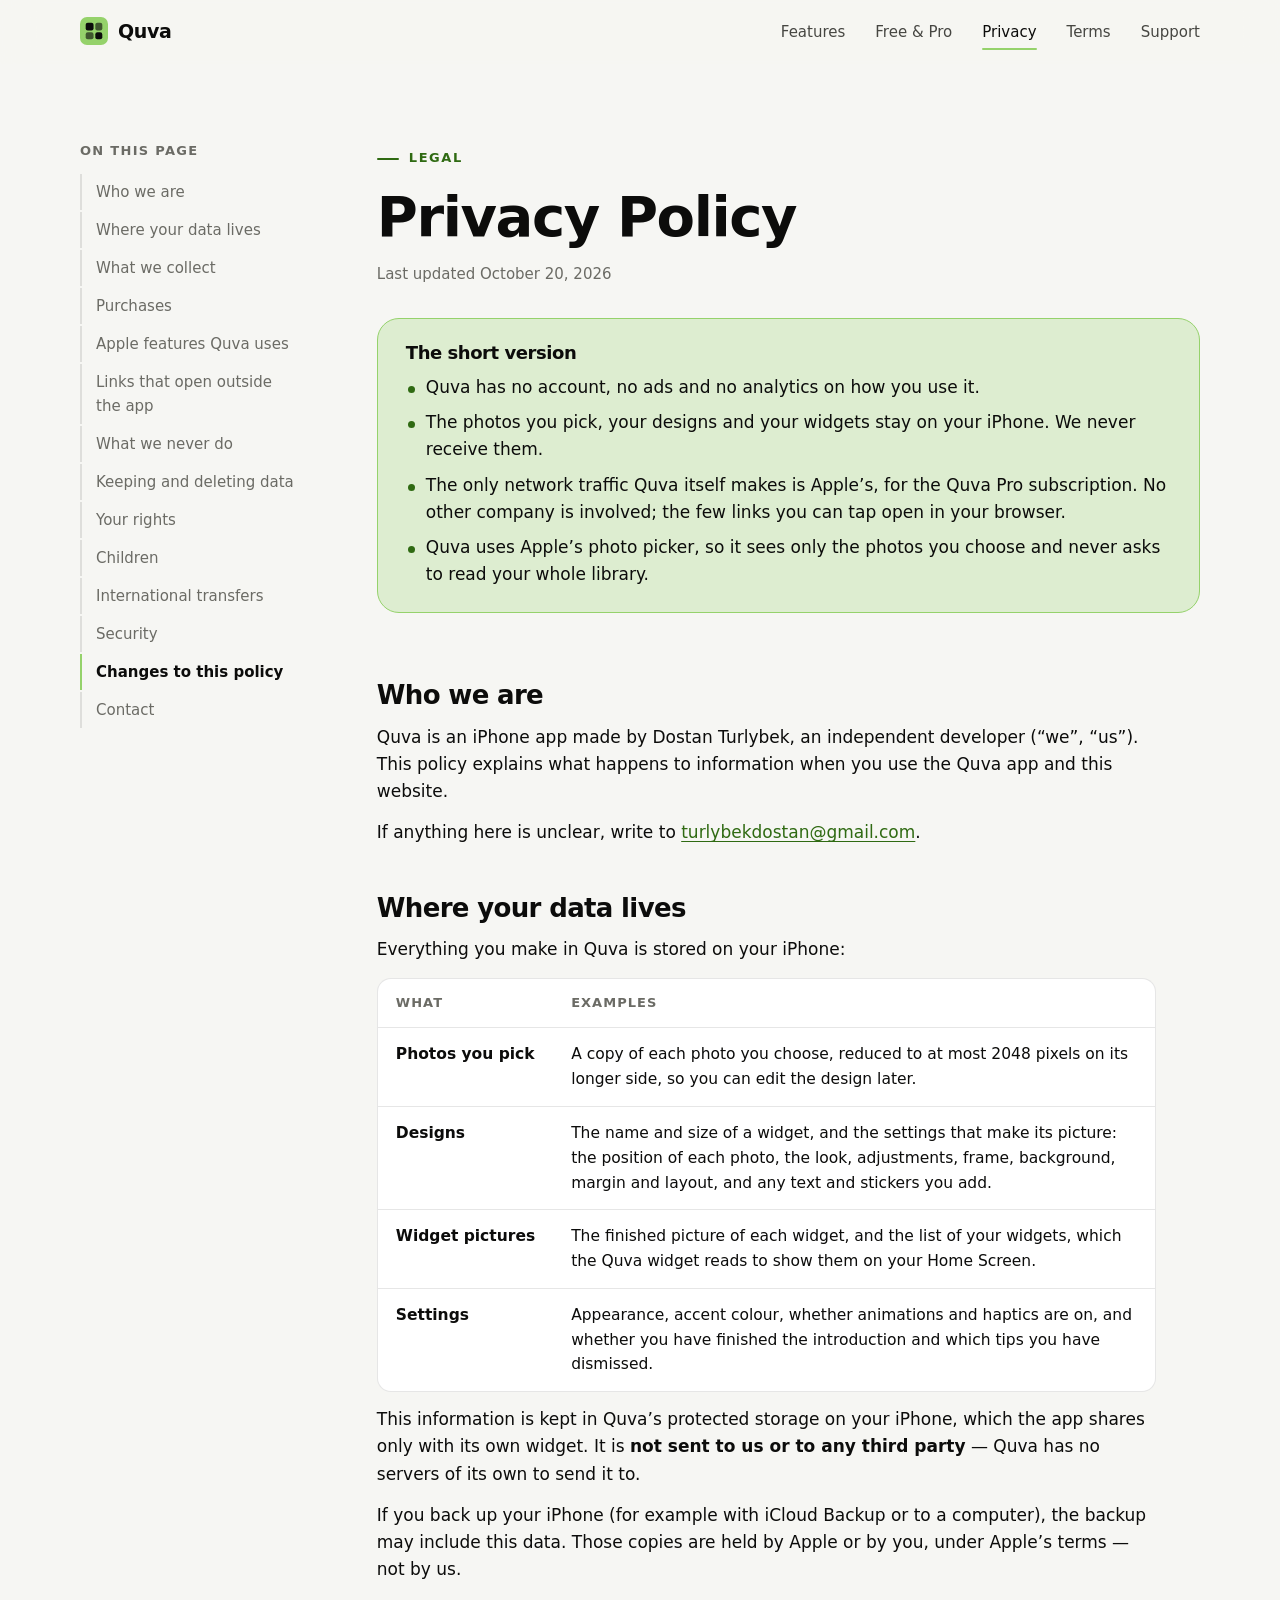
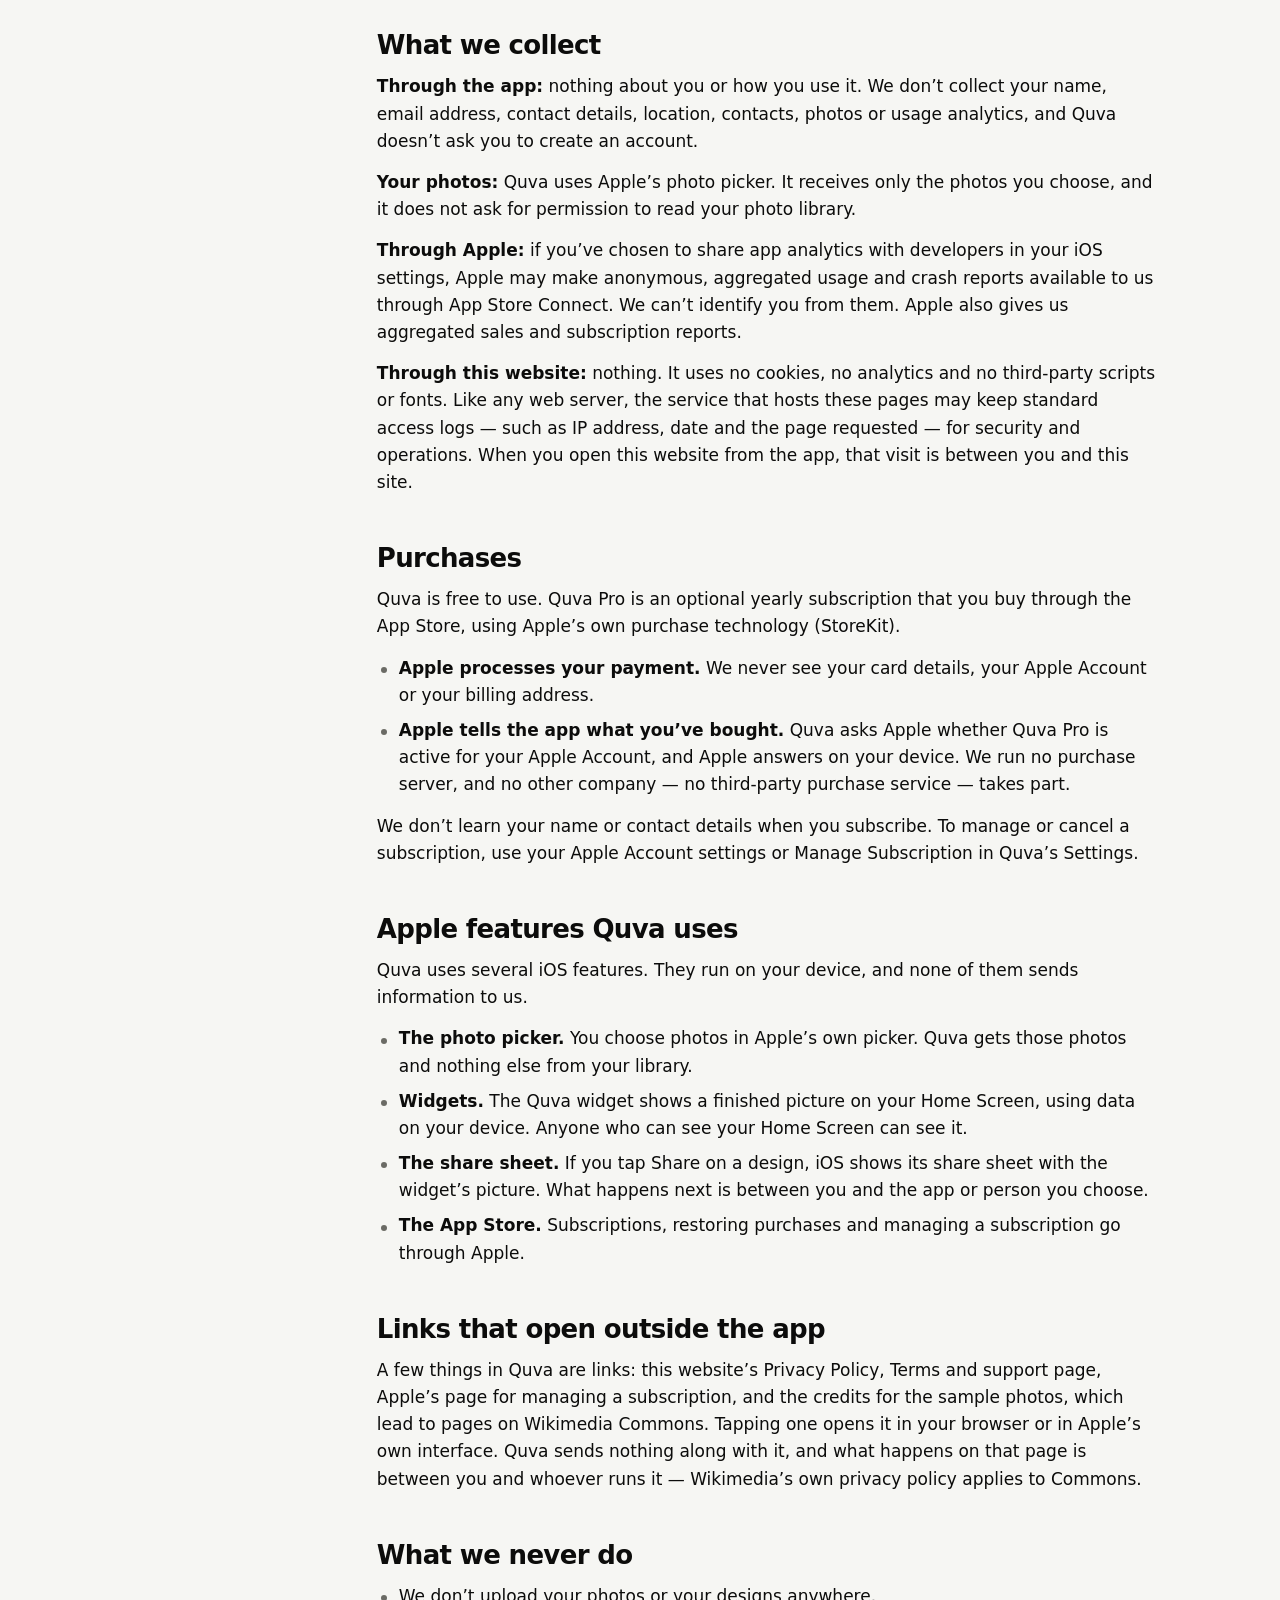
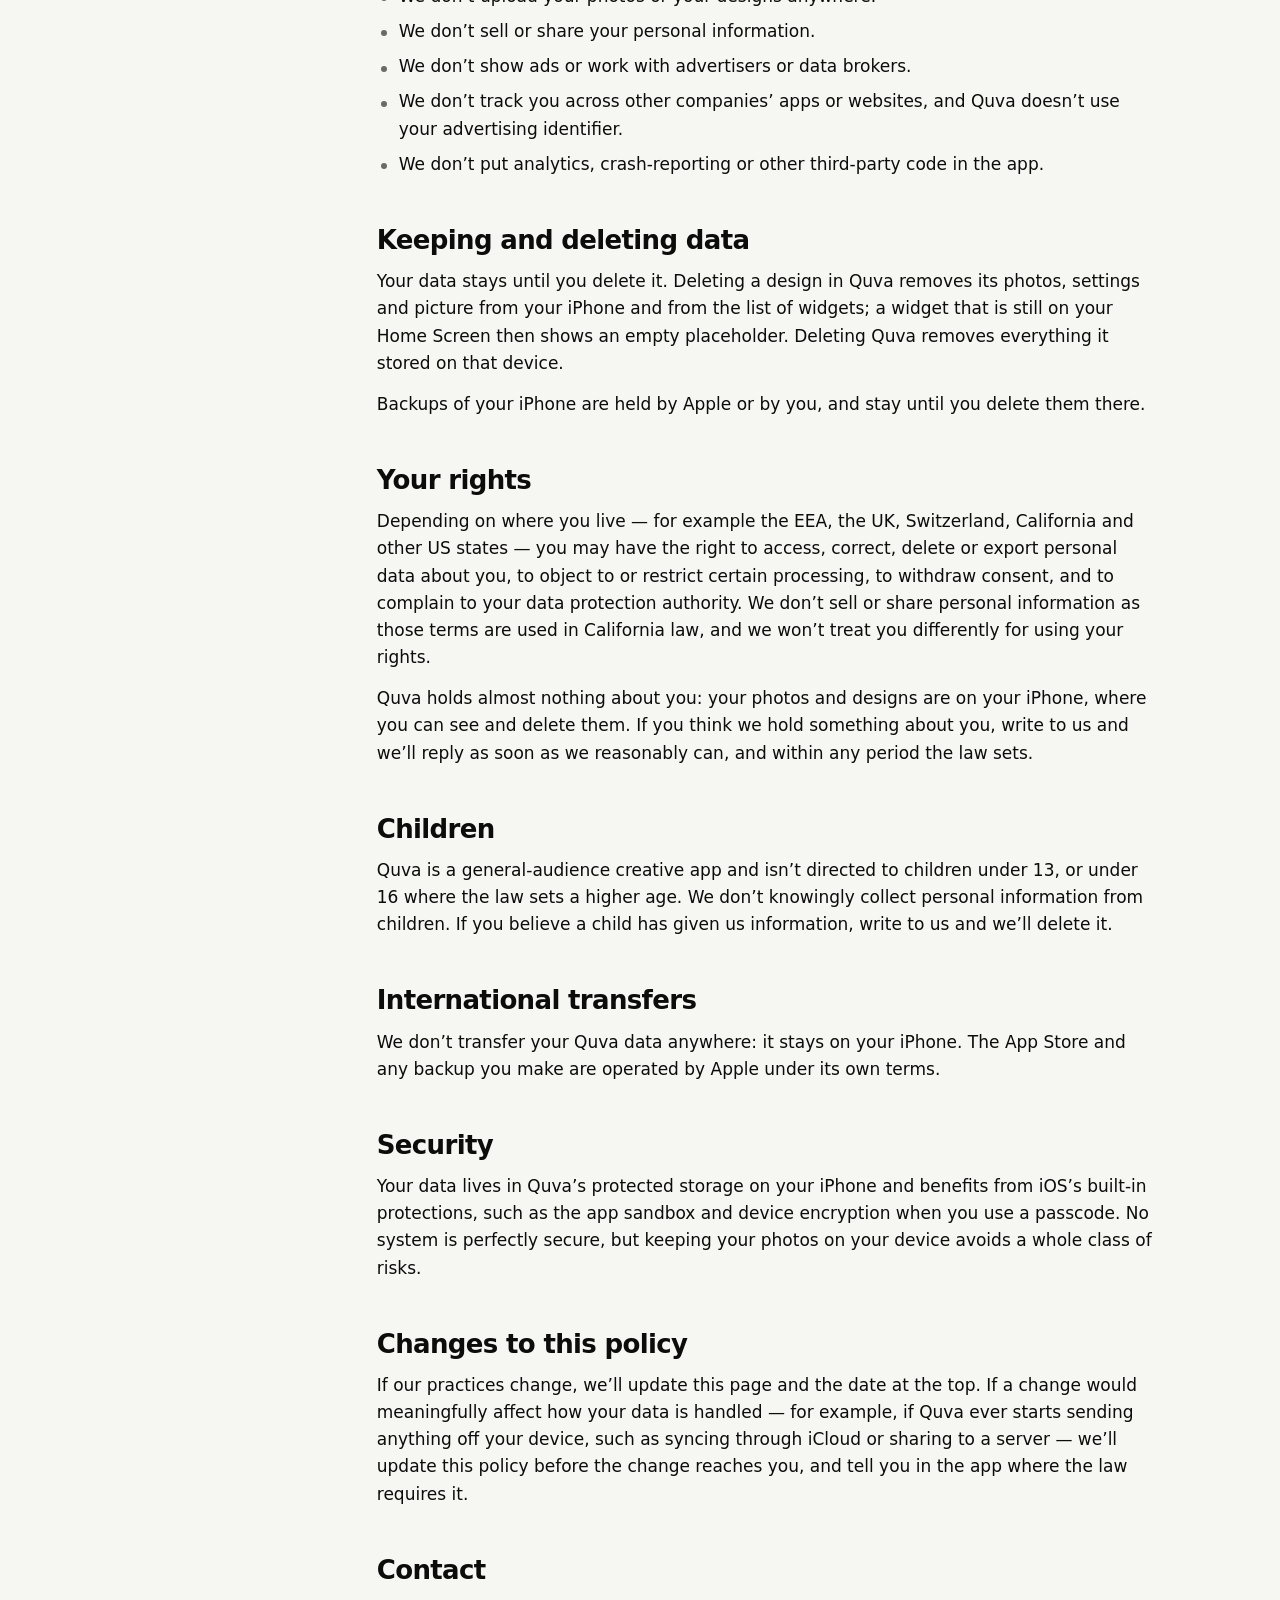
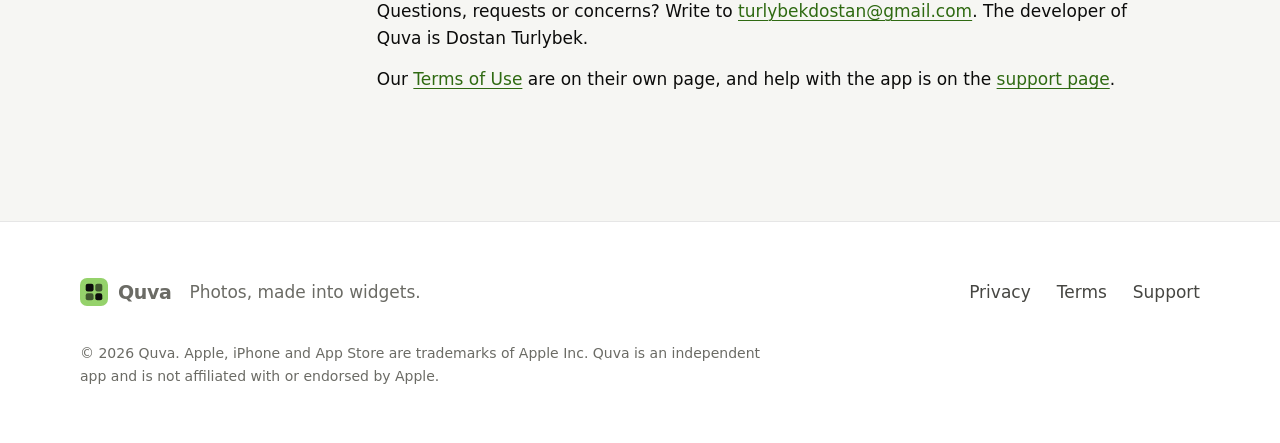
==== commit c27f93b9: "Update privacy.html" ====
--- a/privacy.html
+++ b/privacy.html
@@ -71,7 +71,7 @@
 <header class="legal__head">
 <p class="eyebrow">Legal</p>
 <h1>Privacy Policy</h1>
-<p class="legal__meta">Last updated October 19, 2026</p>
+<p class="legal__meta">Last updated October 20, 2026</p>
 
 <div class="callout">
 <h2>The short version</h2>
@@ -89,7 +89,7 @@
 <section id="who">
 <h2>Who we are</h2>
 <p>Quva is an iPhone app made by Dostan Turlybek, an independent developer (“we”, “us”). This policy explains what happens to information when you use the Quva app and this website.</p>
-<p>If anything here is unclear, write to <a href="mailto:support@quva.example"><span class="placeholder">support@quva.example</span></a>.</p>
+<p>If anything here is unclear, write to <a href="mailto:turlybekdostan@gmail.com">turlybekdostan@gmail.com</a>.</p>
 </section>
 
 <section id="device">
@@ -191,7 +191,7 @@
 
 <section id="contact">
 <h2>Contact</h2>
-<p>Questions, requests or concerns? Write to <a href="mailto:support@quva.example"><span class="placeholder">support@quva.example</span></a>. The developer of Quva is Dostan Turlybek.</p>
+<p>Questions, requests or concerns? Write to <a href="mailto:turlybekdostan@gmail.com">turlybekdostan@gmail.com</a>. The developer of Quva is Dostan Turlybek.</p>
 <p>Our <a href="terms.html">Terms of Use</a> are on their own page, and help with the app is on the <a href="support.html">support page</a>.</p>
 </section>
 
--- a/assets/css/styles.css
+++ b/assets/css/styles.css
@@ -0,0 +1,723 @@
+/* Quva — site styles. One file, no build step. Order: tokens, base, layout, components, sections, legal pages, print. */
+
+/* ───────────────────────────── Tokens ───────────────────────────── */
+
+:root {
+  color-scheme: light dark;
+
+  --font-sans: -apple-system, BlinkMacSystemFont, "SF Pro Text", system-ui, "Segoe UI", Roboto, "Helvetica Neue", Arial, sans-serif;
+  --font-display: -apple-system, BlinkMacSystemFont, "SF Pro Display", system-ui, "Segoe UI", Roboto, "Helvetica Neue", Arial, sans-serif;
+  --font-serif: "New York", ui-serif, "Iowan Old Style", "Palatino Linotype", Palatino, Georgia, serif;
+  --font-rounded: ui-rounded, "SF Pro Rounded", -apple-system, BlinkMacSystemFont, system-ui, sans-serif;
+
+  --bg: #f6f6f3;
+  --bg-glass: rgba(246, 246, 243, 0.78);
+  --surface: #ffffff;
+  --surface-2: #eeeeea;
+  --ink: #0c0c0b;
+  --ink-2: #464642;
+  --ink-3: #6b6b65;
+  --line: rgba(12, 12, 11, 0.1);
+  --line-strong: rgba(12, 12, 11, 0.2);
+  --accent: #95d26b;
+  --accent-ink: #2f6a12;
+  --accent-soft: rgba(149, 210, 107, 0.26);
+  --on-accent: #0c0c0b;
+  --focus-ring: #2f6a12;
+  --shadow-device: 0 60px 110px -50px rgba(12, 12, 11, 0.5), 0 24px 48px -28px rgba(12, 12, 11, 0.35);
+  --shadow-card: 0 1px 0 rgba(255, 255, 255, 0.7) inset, 0 30px 60px -40px rgba(12, 12, 11, 0.25);
+
+  --phone-frame: #0c0c0b;
+  --phone-edge: rgba(255, 255, 255, 0.18);
+
+  --nav-h: 64px;
+  --gutter: clamp(20px, 5vw, 48px);
+  --max: 1120px;
+  --section-y: clamp(72px, 10vw, 132px);
+  --radius: 22px;
+  --radius-sm: 14px;
+  --ease: cubic-bezier(0.2, 0.7, 0.2, 1);
+}
+
+@media (prefers-color-scheme: dark) {
+  :root {
+    --bg: #0a0a0a;
+    --bg-glass: rgba(10, 10, 10, 0.74);
+    --surface: #131312;
+    --surface-2: #1b1b19;
+    --ink: #f5f5f2;
+    --ink-2: #b9b9b2;
+    --ink-3: #8a8a83;
+    --line: rgba(255, 255, 255, 0.09);
+    --line-strong: rgba(255, 255, 255, 0.18);
+    --accent-ink: #95d26b;
+    --accent-soft: rgba(149, 210, 107, 0.15);
+    --focus-ring: #95d26b;
+    --shadow-device: 0 70px 120px -50px rgba(0, 0, 0, 0.95), 0 0 0 1px rgba(255, 255, 255, 0.04);
+    --shadow-card: 0 1px 0 rgba(255, 255, 255, 0.04) inset;
+
+    --phone-frame: #1b1b19;
+    --phone-edge: rgba(255, 255, 255, 0.24);
+  }
+}
+
+/* ───────────────────────────── Base ───────────────────────────── */
+
+*,
+*::before,
+*::after {
+  box-sizing: border-box;
+}
+
+html {
+  -webkit-text-size-adjust: 100%;
+  text-size-adjust: 100%;
+  scroll-behavior: smooth;
+  scroll-padding-top: calc(var(--nav-h) + 16px);
+}
+
+body {
+  margin: 0;
+  min-height: 100vh;
+  background: var(--bg);
+  color: var(--ink);
+  font-family: var(--font-sans);
+  font-size: 1.0625rem;
+  line-height: 1.6;
+  -webkit-font-smoothing: antialiased;
+  -moz-osx-font-smoothing: grayscale;
+  text-rendering: optimizeLegibility;
+}
+
+h1, h2, h3, p, ul, ol, dl, dd, figure, blockquote { margin: 0; }
+ul, ol { padding: 0; list-style: none; }
+a { color: inherit; text-decoration: none; }
+svg { display: block; }
+
+::selection { background: var(--accent); color: var(--on-accent); }
+
+:focus-visible {
+  outline: 2px solid var(--focus-ring);
+  outline-offset: 3px;
+  border-radius: 6px;
+}
+
+.skip {
+  position: absolute;
+  left: 16px;
+  top: -80px;
+  z-index: 100;
+  padding: 10px 16px;
+  border-radius: 999px;
+  background: var(--ink);
+  color: var(--bg);
+  font-size: 0.9375rem;
+  font-weight: 600;
+  transition: top 0.2s var(--ease);
+}
+.skip:focus { top: 12px; }
+
+.container {
+  width: 100%;
+  max-width: calc(var(--max) + var(--gutter) * 2);
+  margin: 0 auto;
+  padding: 0 var(--gutter);
+}
+
+h1, h2, h3 {
+  font-family: var(--font-display);
+  font-weight: 700;
+  letter-spacing: -0.025em;
+  line-height: 1.08;
+  text-wrap: balance;
+}
+
+.serif {
+  font-family: var(--font-serif);
+  font-style: italic;
+  font-weight: 500;
+  letter-spacing: -0.015em;
+}
+
+.eyebrow {
+  display: inline-flex;
+  align-items: center;
+  gap: 10px;
+  margin-bottom: 18px;
+  font-size: 0.8125rem;
+  font-weight: 650;
+  letter-spacing: 0.12em;
+  text-transform: uppercase;
+  color: var(--accent-ink);
+}
+.eyebrow::before {
+  content: "";
+  width: 22px;
+  height: 2px;
+  border-radius: 2px;
+  background: currentColor;
+}
+
+.lede {
+  font-size: clamp(1.1875rem, 1.6vw, 1.375rem);
+  line-height: 1.55;
+  color: var(--ink-2);
+  text-wrap: pretty;
+}
+
+.muted { color: var(--ink-3); }
+
+/* ───────────────────────────── Header ───────────────────────────── */
+
+.site-header {
+  position: sticky;
+  top: 0;
+  z-index: 50;
+  height: var(--nav-h);
+  background: var(--bg-glass);
+  -webkit-backdrop-filter: saturate(180%) blur(18px);
+  backdrop-filter: saturate(180%) blur(18px);
+  border-bottom: 1px solid transparent;
+  transition: border-color 0.25s var(--ease);
+}
+.site-header.is-scrolled { border-bottom-color: var(--line); }
+
+.nav {
+  height: 100%;
+  display: flex;
+  align-items: center;
+  justify-content: space-between;
+  gap: 20px;
+}
+
+.brand {
+  display: inline-flex;
+  align-items: center;
+  gap: 10px;
+  font-family: var(--font-rounded);
+  font-size: 1.1875rem;
+  font-weight: 700;
+  letter-spacing: -0.02em;
+}
+.brand__mark { width: 28px; height: 28px; }
+
+.nav__links { display: flex; align-items: center; gap: clamp(14px, 2.4vw, 30px); }
+.nav__links a {
+  position: relative;
+  padding: 8px 0;
+  font-size: 0.9375rem;
+  font-weight: 500;
+  color: var(--ink-2);
+  transition: color 0.2s var(--ease);
+}
+.nav__links a:hover,
+.nav__links a[aria-current="page"] { color: var(--ink); }
+.nav__links a[aria-current="page"]::after {
+  content: "";
+  position: absolute;
+  left: 0;
+  right: 0;
+  bottom: 2px;
+  height: 2px;
+  border-radius: 2px;
+  background: var(--accent);
+}
+
+@media (max-width: 560px) {
+  .hide-xs { display: none; }
+}
+
+/* ───────────────────────────── Components ───────────────────────────── */
+
+.badge {
+  display: inline-flex;
+  align-items: center;
+  gap: 10px;
+  min-height: 48px;
+  padding: 0 20px;
+  border-radius: 999px;
+  background: var(--ink);
+  color: var(--bg);
+  font-size: 0.9688rem;
+  font-weight: 600;
+}
+.badge__dot {
+  width: 8px;
+  height: 8px;
+  border-radius: 50%;
+  background: var(--accent);
+}
+
+.link-arrow {
+  display: inline-flex;
+  align-items: center;
+  gap: 8px;
+  min-height: 48px;
+  font-weight: 600;
+  color: var(--ink);
+}
+.link-arrow span { transition: transform 0.25s var(--ease); }
+.link-arrow:hover span { transform: translateY(2px); }
+.link-arrow--right:hover span { transform: translateX(3px); }
+
+.js [data-reveal] {
+  opacity: 0;
+  transform: translateY(18px);
+  transition: opacity 0.7s var(--ease), transform 0.7s var(--ease);
+}
+.js [data-reveal].is-visible {
+  opacity: 1;
+  transform: none;
+}
+
+@media (prefers-reduced-motion: reduce) {
+  html { scroll-behavior: auto; }
+  .js [data-reveal] { opacity: 1; transform: none; transition: none; }
+  .link-arrow span { transition: none; }
+}
+
+/* ───────────────────────────── Hero ───────────────────────────── */
+
+.hero {
+  position: relative;
+  overflow: clip;
+  padding: clamp(48px, 8vw, 104px) 0 clamp(56px, 8vw, 112px);
+}
+.hero::before {
+  content: "";
+  position: absolute;
+  inset: -20% -10% auto auto;
+  width: 60vw;
+  max-width: 760px;
+  aspect-ratio: 1;
+  background: radial-gradient(closest-side, var(--accent-soft), transparent 70%);
+  pointer-events: none;
+}
+
+.hero__grid {
+  position: relative;
+  display: grid;
+  grid-template-columns: minmax(0, 1.05fr) minmax(0, 0.95fr);
+  align-items: center;
+  gap: clamp(32px, 6vw, 80px);
+}
+
+.hero h1 {
+  font-size: clamp(2.75rem, 7vw, 5.25rem);
+  letter-spacing: -0.04em;
+  line-height: 1;
+}
+.hero h1 .w { display: inline-block; }
+.hero .lede { max-width: 34ch; margin-top: 26px; }
+
+.hero__cta {
+  display: flex;
+  flex-wrap: wrap;
+  align-items: center;
+  gap: 8px 28px;
+  margin-top: 34px;
+}
+.hero__note { margin-top: 18px; font-size: 0.9375rem; color: var(--ink-3); }
+
+.hero__visual { display: flex; justify-content: center; }
+
+@media (max-width: 880px) {
+  .hero__grid { grid-template-columns: minmax(0, 1fr); }
+}
+
+@media (prefers-reduced-motion: no-preference) {
+  .js .hero h1 .w {
+    opacity: 0;
+    transform: translateY(0.4em);
+    animation: rise 0.8s var(--ease) forwards;
+    animation-delay: calc(var(--i, 0) * 90ms + 80ms);
+  }
+  @keyframes rise { to { opacity: 1; transform: none; } }
+}
+
+/* The Home Screen illustration: drawn in CSS, no image. */
+
+.phone {
+  position: relative;
+  width: min(100%, 300px);
+  aspect-ratio: 9 / 18.6;
+  padding: 10px;
+  border-radius: 46px;
+  background: var(--phone-frame);
+  box-shadow: var(--shadow-device), inset 0 0 0 1.5px var(--phone-edge);
+}
+.phone__screen {
+  position: relative;
+  height: 100%;
+  overflow: hidden;
+  border-radius: 37px;
+  padding: 44px 14px 14px;
+  background:
+    radial-gradient(120% 70% at 20% 0%, #f7b98c 0%, transparent 60%),
+    radial-gradient(110% 80% at 90% 30%, #7f8cf0 0%, transparent 62%),
+    linear-gradient(170deg, #e9a3b8, #5a6fc9 60%, #2f3f86);
+  color: #fff;
+}
+.phone__island {
+  position: absolute;
+  top: 12px;
+  left: 50%;
+  width: 84px;
+  height: 24px;
+  border-radius: 999px;
+  background: #000;
+  transform: translateX(-50%);
+}
+.phone__status {
+  position: absolute;
+  top: 14px;
+  left: 22px;
+  right: 22px;
+  display: flex;
+  justify-content: space-between;
+  font-size: 0.75rem;
+  font-weight: 650;
+}
+
+.hs-widget {
+  aspect-ratio: 338 / 354;
+  padding: 0;
+  border-radius: 22px;
+  overflow: hidden;
+  display: grid;
+  grid-template-columns: repeat(3, minmax(0, 1fr));
+  grid-template-rows: repeat(2, minmax(0, 1fr));
+  gap: 3px;
+  background: rgba(255, 255, 255, 0.32);
+  box-shadow: 0 18px 40px -18px rgba(0, 0, 0, 0.55);
+}
+.hs-widget i { display: block; }
+.hs-widget i:nth-child(1) { background: linear-gradient(160deg, #ffd89b, #ef7a85 60%, #7d4a9a); }
+.hs-widget i:nth-child(2) { background: linear-gradient(160deg, #a7f0d1, #3aa6a0 55%, #1e4f72); }
+.hs-widget i:nth-child(3) { background: linear-gradient(160deg, #f6f1c8, #c5d86d 50%, #4f8f3b); }
+.hs-widget i:nth-child(4) { background: linear-gradient(160deg, #9ec5ff, #5b7be0 55%, #2a2f78); }
+.hs-widget i:nth-child(5) { background: linear-gradient(160deg, #ffe3c2, #f2a65a 55%, #a24b2d); }
+.hs-widget i:nth-child(6) { background: linear-gradient(160deg, #d8c4ff, #8d6be0 55%, #3d2a82); }
+
+.hs-icons {
+  display: grid;
+  grid-template-columns: repeat(4, 1fr);
+  gap: 12px 10px;
+  margin-top: 16px;
+}
+.hs-icons i {
+  display: block;
+  aspect-ratio: 1;
+  border-radius: 22%;
+  background: rgba(255, 255, 255, 0.28);
+}
+.hs-icons i:nth-child(3n + 1) { background: rgba(255, 255, 255, 0.4); }
+.hs-icons i:nth-child(5n) { background: rgba(149, 210, 107, 0.85); }
+
+.hs-dock {
+  position: absolute;
+  left: 12px;
+  right: 12px;
+  bottom: 12px;
+  display: grid;
+  grid-template-columns: repeat(4, 1fr);
+  gap: 10px;
+  padding: 10px;
+  border-radius: 26px;
+  background: rgba(255, 255, 255, 0.24);
+}
+.hs-dock i { display: block; aspect-ratio: 1; border-radius: 22%; background: rgba(255, 255, 255, 0.5); }
+
+/* ───────────────────────────── Strip ───────────────────────────── */
+
+.strip {
+  border-block: 1px solid var(--line);
+  background: var(--surface);
+}
+.strip__list {
+  display: grid;
+  grid-template-columns: repeat(4, minmax(0, 1fr));
+}
+.strip__item {
+  padding: 28px 24px;
+  font-size: 0.9375rem;
+  color: var(--ink-3);
+  border-left: 1px solid var(--line);
+}
+.strip__item:first-child { border-left: 0; padding-left: 0; }
+.strip__item strong {
+  display: block;
+  margin-bottom: 2px;
+  font-size: 1.0625rem;
+  color: var(--ink);
+}
+@media (max-width: 820px) {
+  .strip__list { grid-template-columns: repeat(2, minmax(0, 1fr)); }
+  .strip__item:nth-child(3) { border-left: 0; padding-left: 0; }
+  .strip__item:nth-child(n + 3) { border-top: 1px solid var(--line); }
+}
+@media (max-width: 420px) {
+  .strip__list { grid-template-columns: minmax(0, 1fr); }
+  .strip__item { border-left: 0; padding-left: 0; }
+  .strip__item:nth-child(n + 2) { border-top: 1px solid var(--line); }
+}
+
+/* ───────────────────────────── Sections ───────────────────────────── */
+
+.section { padding: var(--section-y) 0; }
+.section--alt { background: var(--surface); border-block: 1px solid var(--line); }
+
+.section__head { max-width: 680px; margin-bottom: clamp(36px, 5vw, 60px); }
+.section__head h2 { font-size: clamp(2rem, 4.6vw, 3.25rem); }
+.section__head p:not(.eyebrow) { margin-top: 20px; font-size: 1.1875rem; color: var(--ink-2); text-wrap: pretty; }
+
+.features {
+  display: grid;
+  grid-template-columns: repeat(3, minmax(0, 1fr));
+  gap: 18px;
+}
+.feature {
+  display: flex;
+  flex-direction: column;
+  gap: 10px;
+  padding: 28px;
+  border-radius: var(--radius);
+  background: var(--surface);
+  border: 1px solid var(--line);
+  box-shadow: var(--shadow-card);
+}
+.section--alt .feature { background: var(--bg); }
+.feature__icon {
+  display: grid;
+  place-items: center;
+  width: 44px;
+  height: 44px;
+  margin-bottom: 8px;
+  border-radius: 13px;
+  background: var(--accent-soft);
+  color: var(--accent-ink);
+}
+.feature__icon svg { width: 24px; height: 24px; fill: none; stroke: currentColor; stroke-width: 1.8; stroke-linecap: round; stroke-linejoin: round; }
+.feature h3 { font-size: 1.25rem; letter-spacing: -0.015em; }
+.feature p { color: var(--ink-2); font-size: 1rem; }
+.feature__tags { display: flex; flex-wrap: wrap; gap: 8px; margin-top: auto; padding-top: 6px; }
+.feature__tag {
+  padding: 3px 10px;
+  border-radius: 999px;
+  border: 1px solid var(--line-strong);
+  font-size: 0.8125rem;
+  font-weight: 600;
+  color: var(--ink-2);
+}
+.feature__tag--pro { border-color: transparent; background: var(--accent); color: var(--on-accent); }
+
+@media (max-width: 960px) { .features { grid-template-columns: repeat(2, minmax(0, 1fr)); } }
+@media (max-width: 600px) { .features { grid-template-columns: minmax(0, 1fr); } }
+
+.steps { display: grid; grid-template-columns: repeat(3, minmax(0, 1fr)); gap: 18px; counter-reset: step; }
+.step { counter-increment: step; padding-top: 18px; border-top: 2px solid var(--line-strong); }
+.step::before {
+  content: counter(step);
+  display: block;
+  margin-bottom: 10px;
+  font-family: var(--font-rounded);
+  font-size: 2.25rem;
+  font-weight: 700;
+  color: var(--accent-ink);
+}
+.step h3 { font-size: 1.25rem; margin-bottom: 8px; }
+.step p { color: var(--ink-2); }
+@media (max-width: 760px) { .steps { grid-template-columns: minmax(0, 1fr); } }
+
+.tiers { display: grid; grid-template-columns: repeat(2, minmax(0, 1fr)); gap: 18px; align-items: stretch; }
+.tier {
+  display: flex;
+  flex-direction: column;
+  gap: 16px;
+  padding: clamp(26px, 3vw, 38px);
+  border-radius: var(--radius);
+  background: var(--surface);
+  border: 1px solid var(--line);
+}
+.tier--pro { border-color: var(--accent); box-shadow: 0 0 0 1px var(--accent) inset, var(--shadow-card); }
+.tier__name { font-size: 1.5rem; }
+.tier__lead { color: var(--ink-2); }
+.tier__list { display: grid; gap: 12px; }
+.tier__list li { position: relative; padding-left: 28px; color: var(--ink); }
+.tier__list li::before {
+  content: "";
+  position: absolute;
+  left: 2px;
+  top: 0.45em;
+  width: 12px;
+  height: 7px;
+  border-left: 2.4px solid var(--accent-ink);
+  border-bottom: 2.4px solid var(--accent-ink);
+  transform: rotate(-45deg);
+}
+.tier__foot { margin-top: auto; padding-top: 6px; font-size: 0.9375rem; color: var(--ink-3); }
+@media (max-width: 760px) { .tiers { grid-template-columns: minmax(0, 1fr); } }
+
+.night { background: #0a0a0a; color: #f5f5f2; padding: var(--section-y) 0; }
+.night .eyebrow { color: #95d26b; }
+.night h2 { font-size: clamp(2rem, 4.6vw, 3.25rem); max-width: 18ch; }
+.night__lede { max-width: 56ch; margin-top: 22px; font-size: 1.1875rem; color: #b9b9b2; text-wrap: pretty; }
+.night__grid { display: grid; grid-template-columns: repeat(3, minmax(0, 1fr)); gap: 28px; margin-top: 48px; }
+.night__grid h3 { font-size: 1.125rem; margin-bottom: 6px; }
+.night__grid p { color: #b9b9b2; font-size: 1rem; }
+.night__link { display: inline-flex; margin-top: 36px; min-height: 44px; align-items: center; gap: 8px; font-weight: 600; color: #95d26b; }
+.night :focus-visible { outline-color: #95d26b; }
+@media (max-width: 760px) { .night__grid { grid-template-columns: minmax(0, 1fr); } }
+
+.closing { text-align: center; }
+.closing h2 { font-size: clamp(2rem, 4.6vw, 3.25rem); }
+.closing p { margin: 18px auto 0; max-width: 46ch; color: var(--ink-2); font-size: 1.1875rem; }
+.closing .hero__cta { justify-content: center; }
+
+/* ───────────────────────────── Support ───────────────────────────── */
+
+.page-head { padding: clamp(48px, 7vw, 88px) 0 clamp(28px, 4vw, 48px); }
+.page-head h1 { font-size: clamp(2.25rem, 5.4vw, 3.75rem); }
+.page-head .lede { margin-top: 20px; max-width: 46ch; }
+
+.support { display: grid; gap: clamp(48px, 6vw, 80px); padding-bottom: var(--section-y); }
+.support h2 { font-size: clamp(1.5rem, 3vw, 2rem); margin-bottom: 18px; }
+.support__steps { display: grid; gap: 14px; counter-reset: s; max-width: 62ch; }
+.support__steps li { counter-increment: s; position: relative; padding-left: 44px; color: var(--ink-2); }
+.support__steps li::before {
+  content: counter(s);
+  position: absolute;
+  left: 0;
+  top: 0;
+  display: grid;
+  place-items: center;
+  width: 30px;
+  height: 30px;
+  border-radius: 50%;
+  background: var(--accent-soft);
+  color: var(--accent-ink);
+  font-weight: 700;
+  font-size: 0.9375rem;
+}
+
+.contact-card {
+  display: flex;
+  flex-wrap: wrap;
+  align-items: center;
+  justify-content: space-between;
+  gap: 16px;
+  padding: 26px 28px;
+  border-radius: var(--radius);
+  background: var(--surface);
+  border: 1px solid var(--line);
+}
+.contact-card a { font-weight: 650; color: var(--accent-ink); }
+
+.faq { display: grid; gap: 10px; max-width: 760px; }
+.faq details {
+  border-radius: var(--radius-sm);
+  background: var(--surface);
+  border: 1px solid var(--line);
+}
+.faq summary {
+  cursor: pointer;
+  list-style: none;
+  padding: 18px 22px;
+  min-height: 56px;
+  font-weight: 600;
+  display: flex;
+  align-items: center;
+  justify-content: space-between;
+  gap: 16px;
+}
+.faq summary::-webkit-details-marker { display: none; }
+.faq summary::after {
+  content: "";
+  flex: none;
+  width: 9px;
+  height: 9px;
+  border-right: 2px solid var(--ink-3);
+  border-bottom: 2px solid var(--ink-3);
+  transform: rotate(45deg);
+  transition: transform 0.2s var(--ease);
+}
+.faq details[open] summary::after { transform: rotate(-135deg); }
+.faq details p { padding: 0 22px 20px; color: var(--ink-2); }
+
+/* ───────────────────────────── Legal pages ───────────────────────────── */
+
+.legal { padding: clamp(40px, 6vw, 80px) 0 var(--section-y); }
+.legal__grid { display: grid; grid-template-columns: 220px minmax(0, 1fr); gap: clamp(32px, 6vw, 80px); align-items: start; }
+
+.legal__toc { position: sticky; top: calc(var(--nav-h) + 24px); font-size: 0.9375rem; }
+.legal__toc p { margin-bottom: 12px; font-size: 0.8125rem; font-weight: 650; letter-spacing: 0.1em; text-transform: uppercase; color: var(--ink-3); }
+.legal__toc ol { display: grid; gap: 2px; counter-reset: toc; }
+.legal__toc li { counter-increment: toc; }
+.legal__toc a {
+  display: block;
+  padding: 6px 0 6px 14px;
+  border-left: 2px solid var(--line);
+  color: var(--ink-3);
+  transition: color 0.2s var(--ease), border-color 0.2s var(--ease);
+}
+.legal__toc a:hover { color: var(--ink); }
+.legal__toc a.is-active { color: var(--ink); border-left-color: var(--accent); font-weight: 600; }
+
+.legal__head h1 { font-size: clamp(2.25rem, 5vw, 3.5rem); }
+.legal__meta { margin-top: 14px; color: var(--ink-3); font-size: 0.9375rem; }
+
+.callout {
+  margin-top: 32px;
+  padding: 24px 28px;
+  border-radius: var(--radius);
+  background: var(--accent-soft);
+  border: 1px solid var(--accent);
+}
+.callout h2 { font-size: 1.125rem; margin-bottom: 12px; }
+.callout ul { display: grid; gap: 8px; }
+.callout li { position: relative; padding-left: 20px; }
+.callout li::before { content: ""; position: absolute; left: 2px; top: 0.7em; width: 7px; height: 7px; border-radius: 50%; background: var(--accent-ink); }
+
+.prose { margin-top: clamp(32px, 5vw, 56px); max-width: 72ch; }
+.prose section { padding-top: 12px; margin-top: 36px; }
+.prose section:first-child { margin-top: 0; }
+.prose h2 { font-size: 1.625rem; margin-bottom: 14px; }
+.prose h3 { font-size: 1.125rem; margin: 24px 0 8px; letter-spacing: -0.01em; }
+.prose p + p, .prose p + ul, .prose ul + p, .prose p + .table-wrap, .prose .table-wrap + p { margin-top: 14px; }
+.prose ul { display: grid; gap: 8px; margin-top: 14px; padding-left: 0; }
+.prose ul li { position: relative; padding-left: 22px; }
+.prose ul li::before { content: ""; position: absolute; left: 4px; top: 0.72em; width: 6px; height: 6px; border-radius: 50%; background: var(--ink-3); }
+.prose a { color: var(--accent-ink); text-decoration: underline; text-decoration-thickness: 1px; text-underline-offset: 3px; }
+.prose a:hover { text-decoration-thickness: 2px; }
+
+.table-wrap { overflow-x: auto; border: 1px solid var(--line); border-radius: var(--radius-sm); background: var(--surface); }
+.table-wrap table { width: 100%; border-collapse: collapse; font-size: 0.9688rem; }
+.table-wrap th, .table-wrap td { padding: 14px 18px; text-align: left; vertical-align: top; border-bottom: 1px solid var(--line); }
+.table-wrap th { font-size: 0.8125rem; letter-spacing: 0.08em; text-transform: uppercase; color: var(--ink-3); }
+.table-wrap tr:last-child td { border-bottom: 0; }
+.table-wrap td:first-child { font-weight: 600; white-space: nowrap; }
+
+@media (max-width: 880px) {
+  .legal__grid { grid-template-columns: minmax(0, 1fr); }
+  .legal__toc { display: none; }
+}
+
+/* ───────────────────────────── Footer ───────────────────────────── */
+
+.site-footer { padding: 48px 0 56px; border-top: 1px solid var(--line); background: var(--surface); }
+.footer__grid { display: flex; flex-wrap: wrap; align-items: center; justify-content: space-between; gap: 18px 32px; }
+.footer__brand { display: flex; flex-wrap: wrap; align-items: center; gap: 10px 18px; color: var(--ink-3); }
+.footer__links { display: flex; flex-wrap: wrap; gap: 8px 26px; }
+.footer__links a { min-height: 44px; display: inline-flex; align-items: center; color: var(--ink-2); font-weight: 500; }
+.footer__links a:hover { color: var(--ink); }
+.footer__legal { margin-top: 28px; max-width: 78ch; font-size: 0.875rem; color: var(--ink-3); }
+
+/* ───────────────────────────── Print ───────────────────────────── */
+
+@media print {
+  .site-header, .legal__toc, .hero__visual, .skip, .site-footer .footer__links { display: none !important; }
+  body { background: #fff; color: #000; font-size: 11pt; }
+  .legal__grid { display: block; }
+  .prose { max-width: none; }
+  a { color: inherit; text-decoration: underline; }
+}
